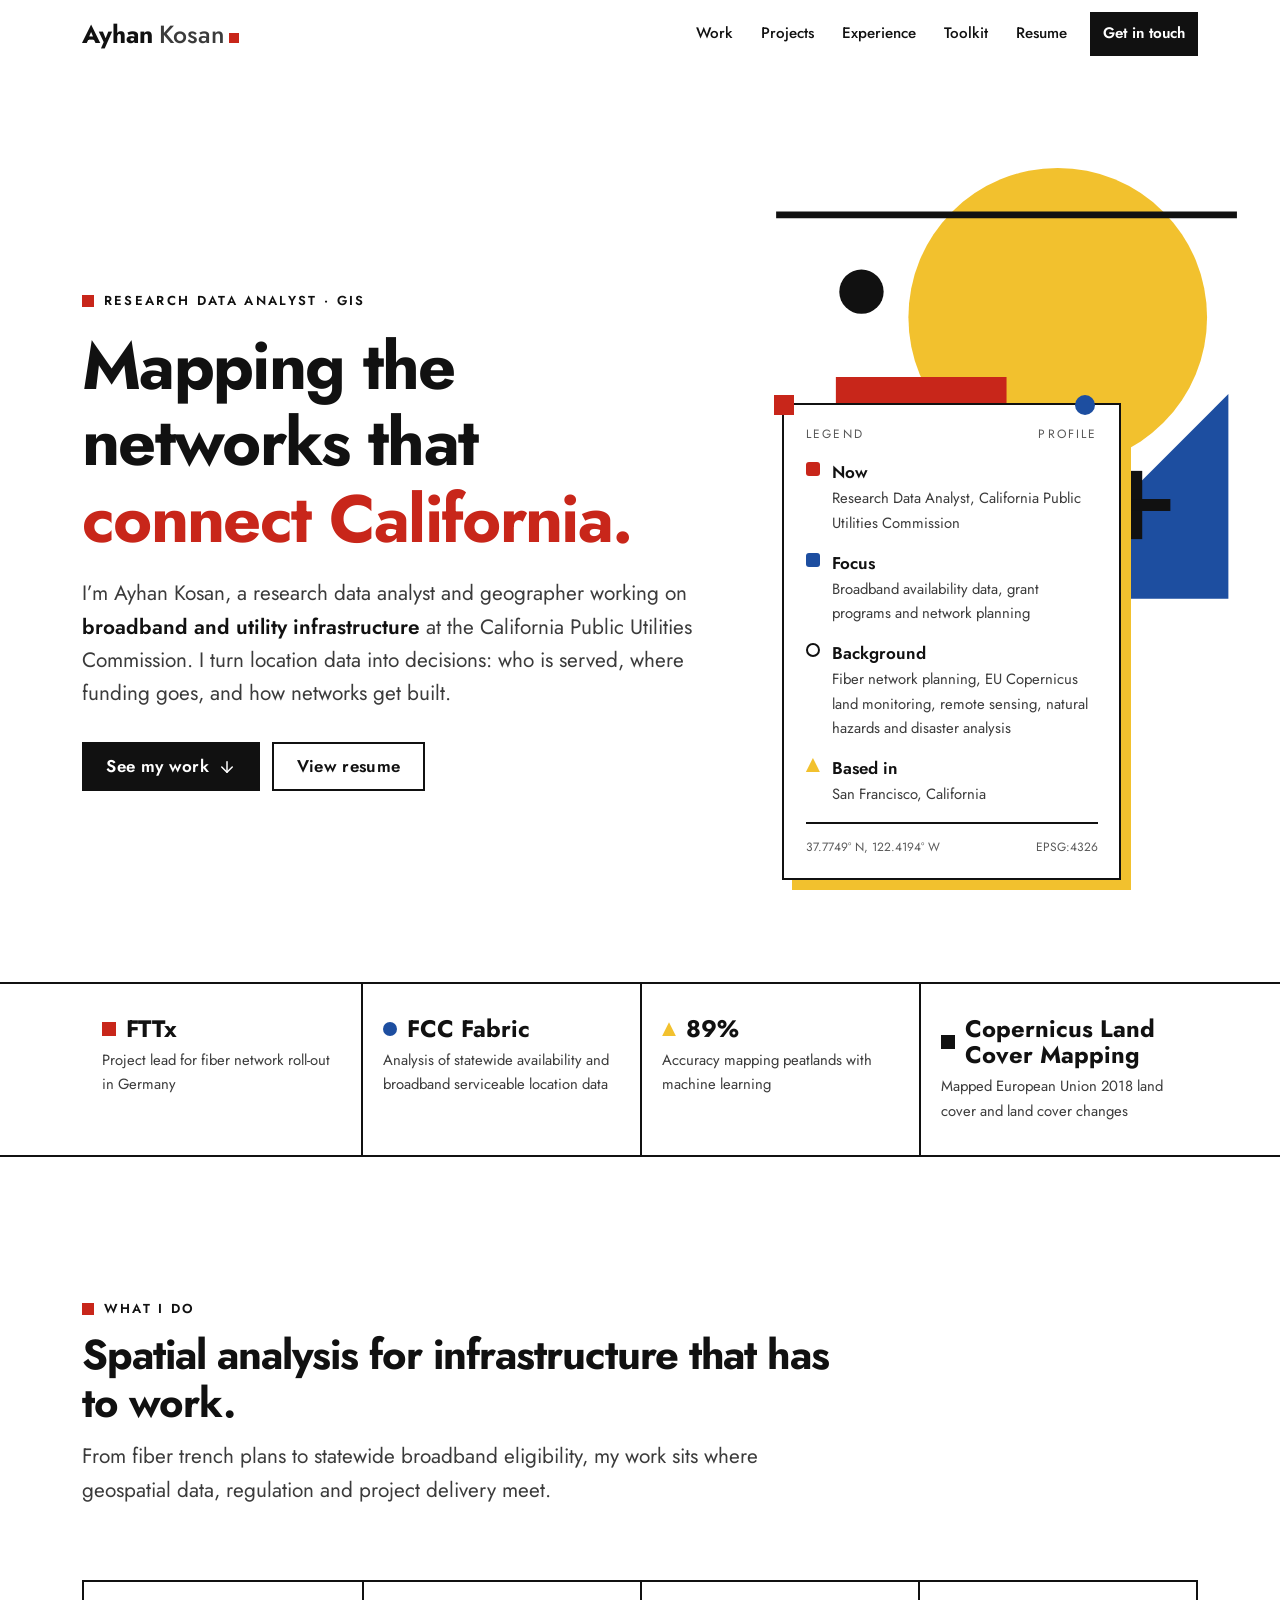
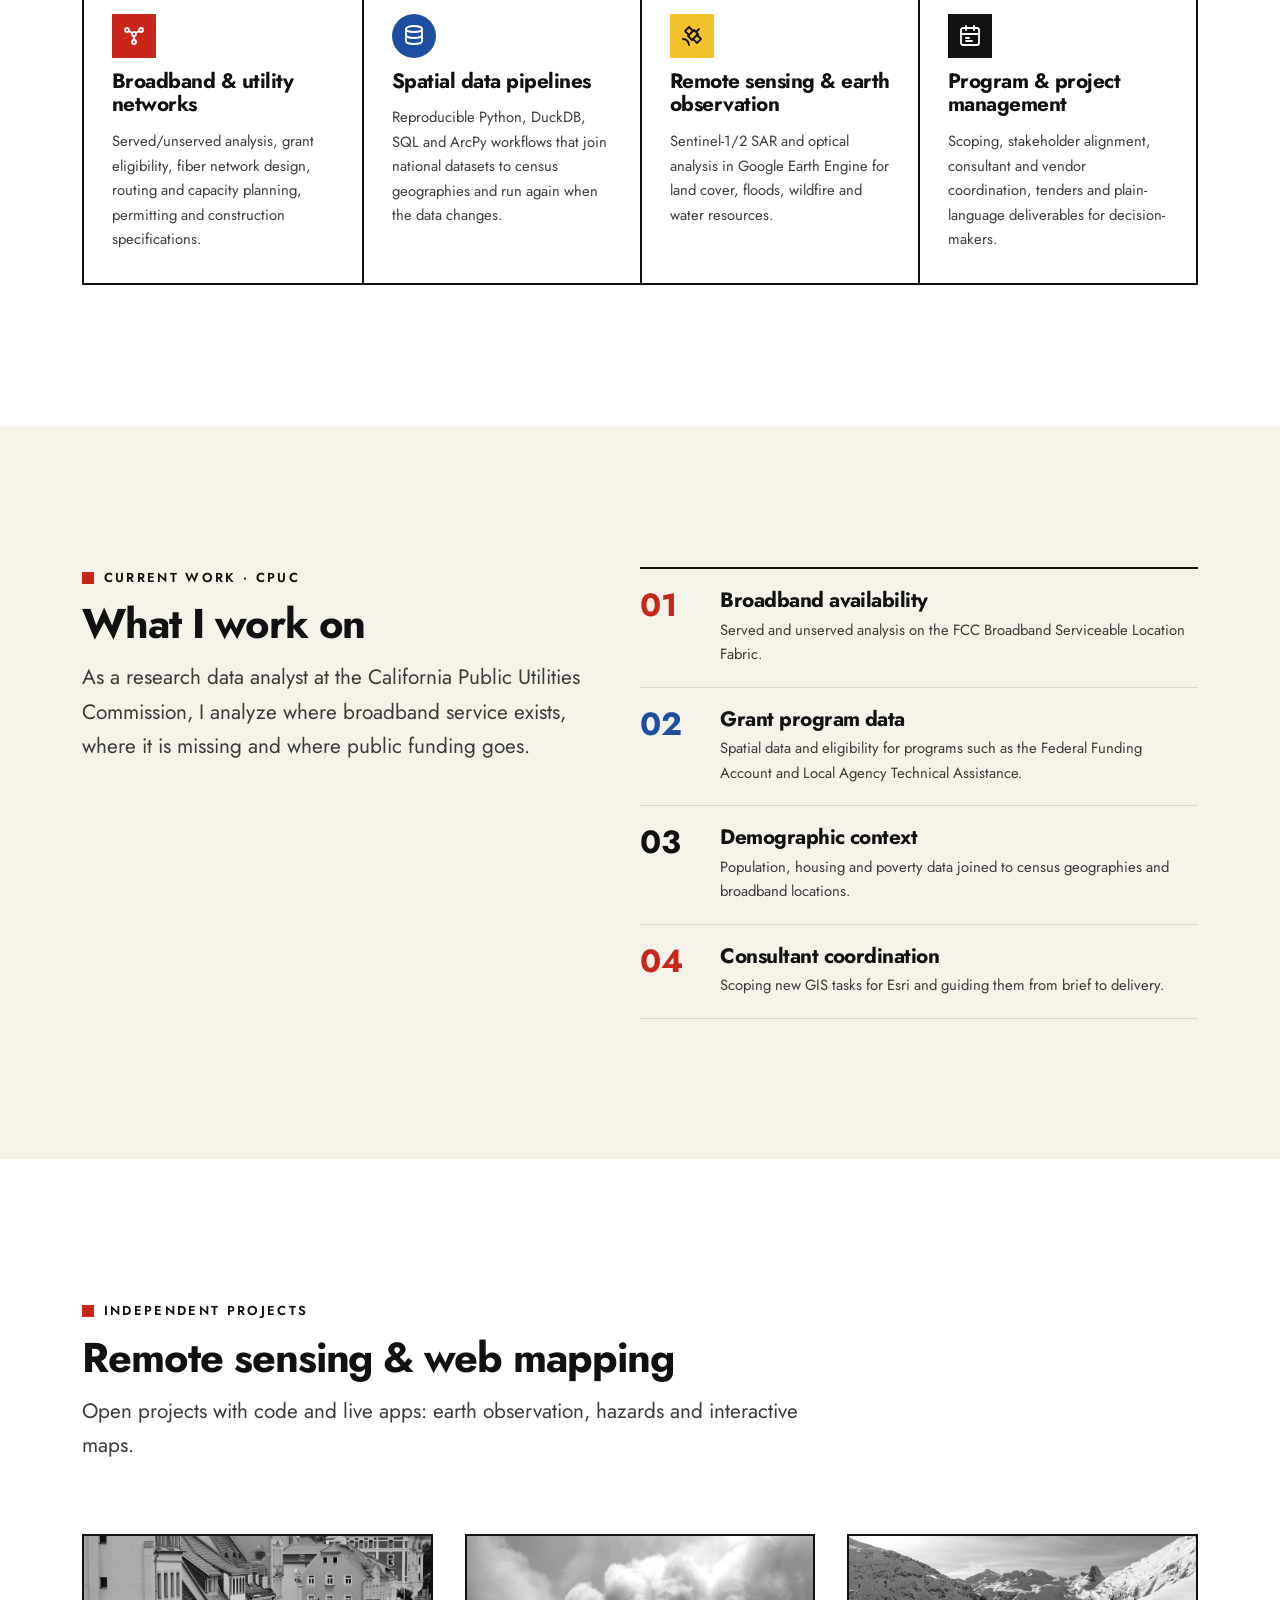
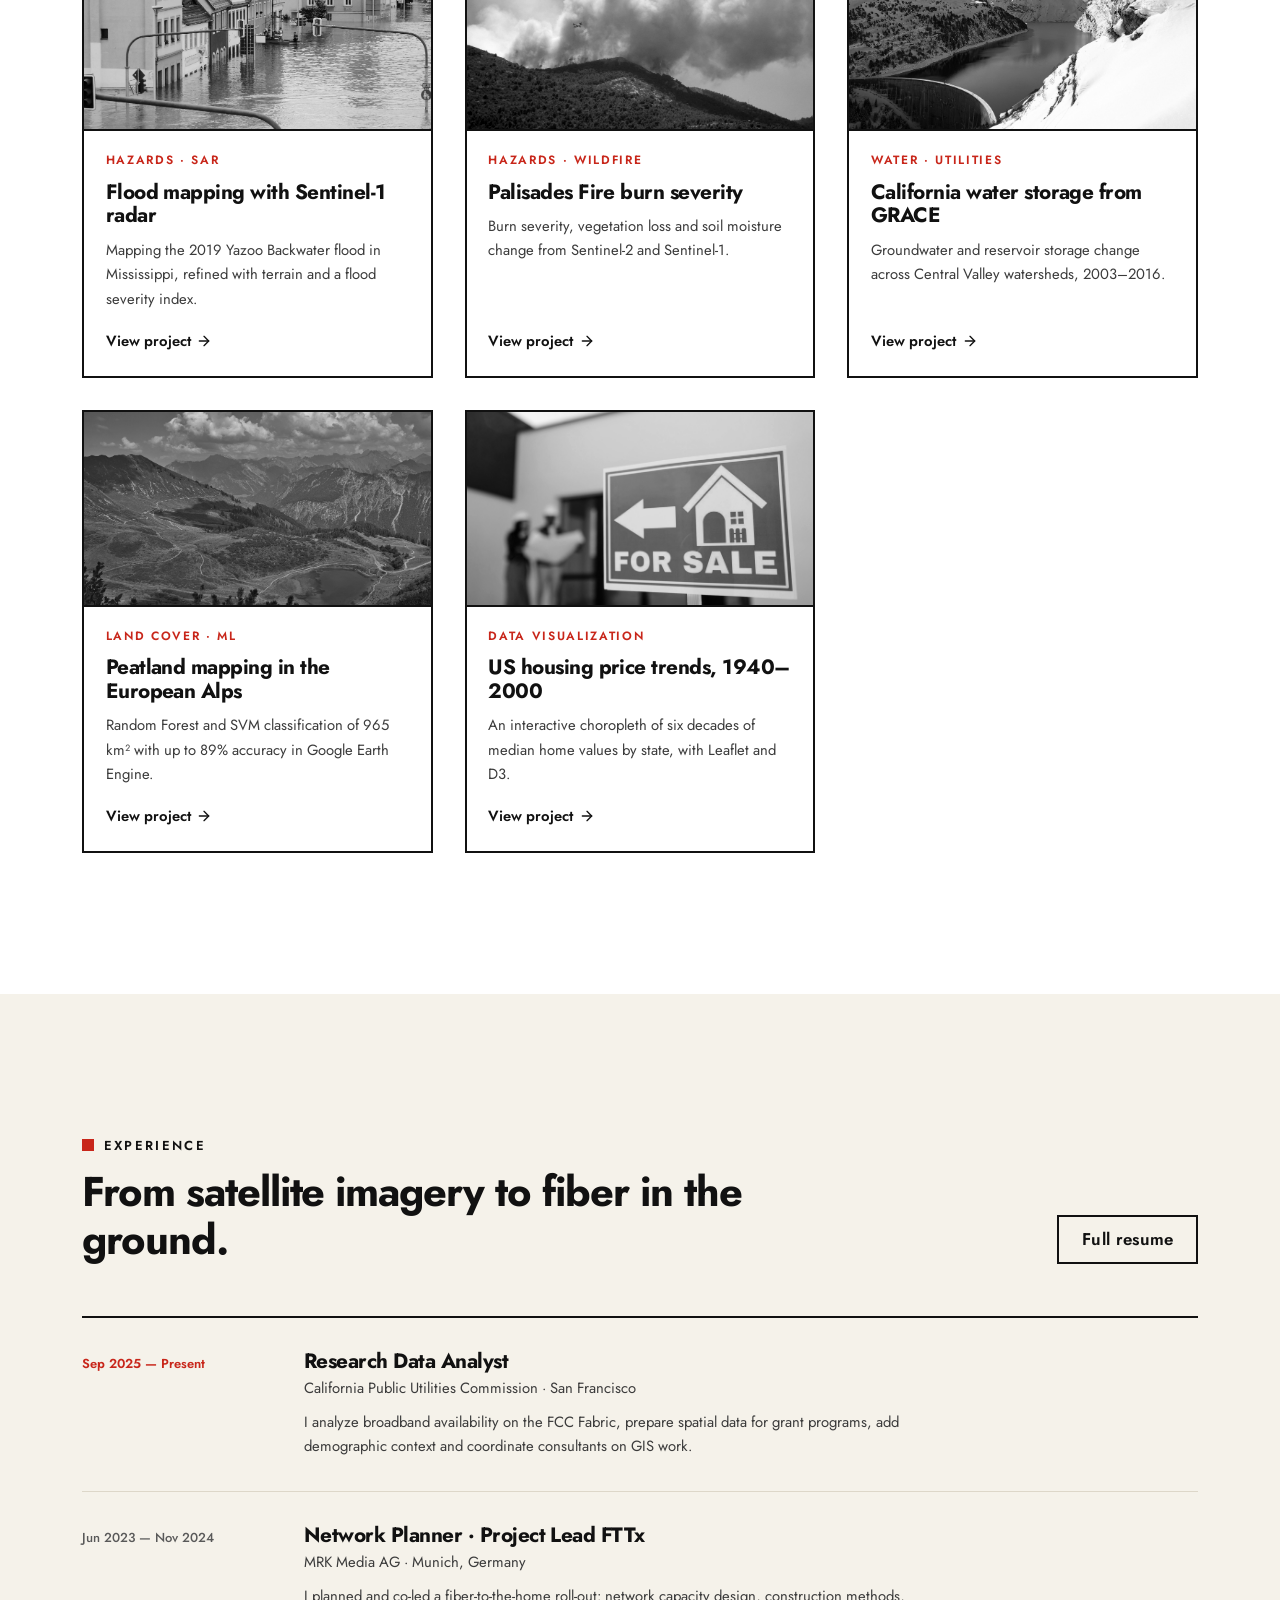
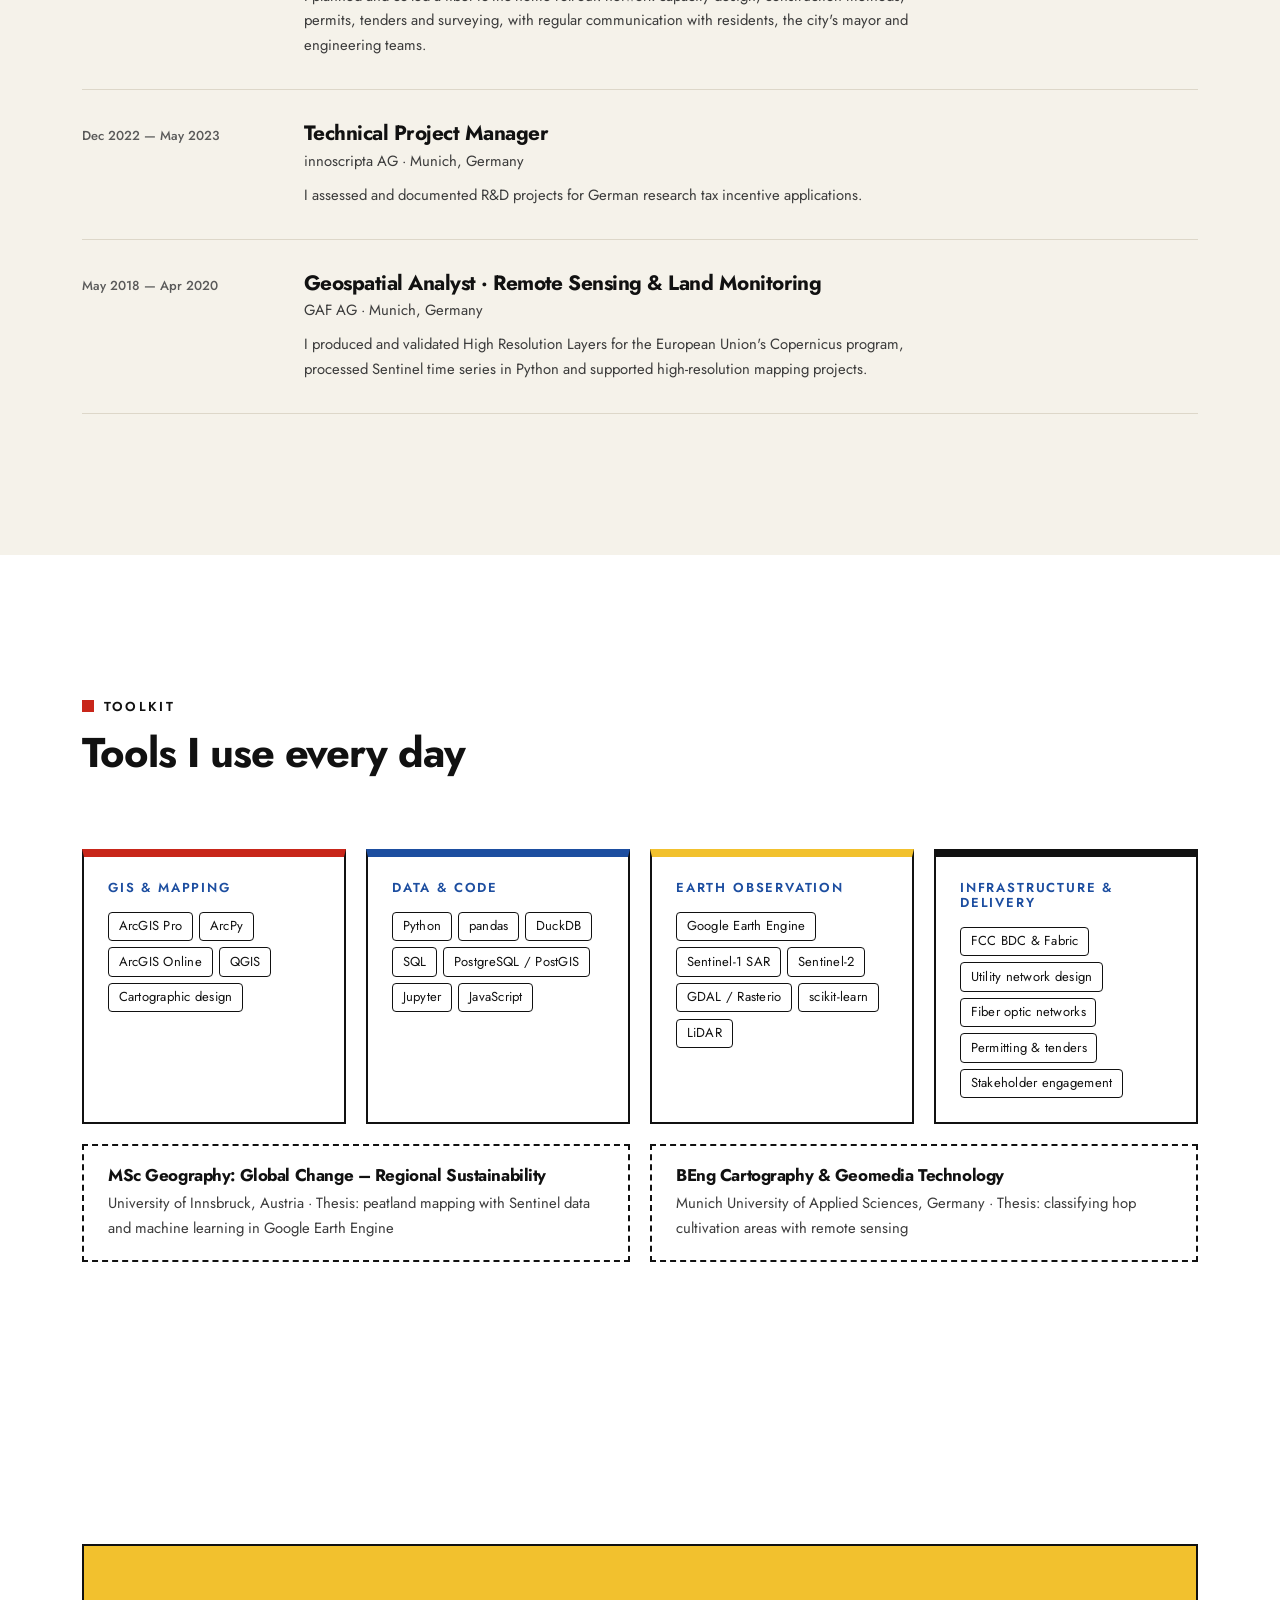
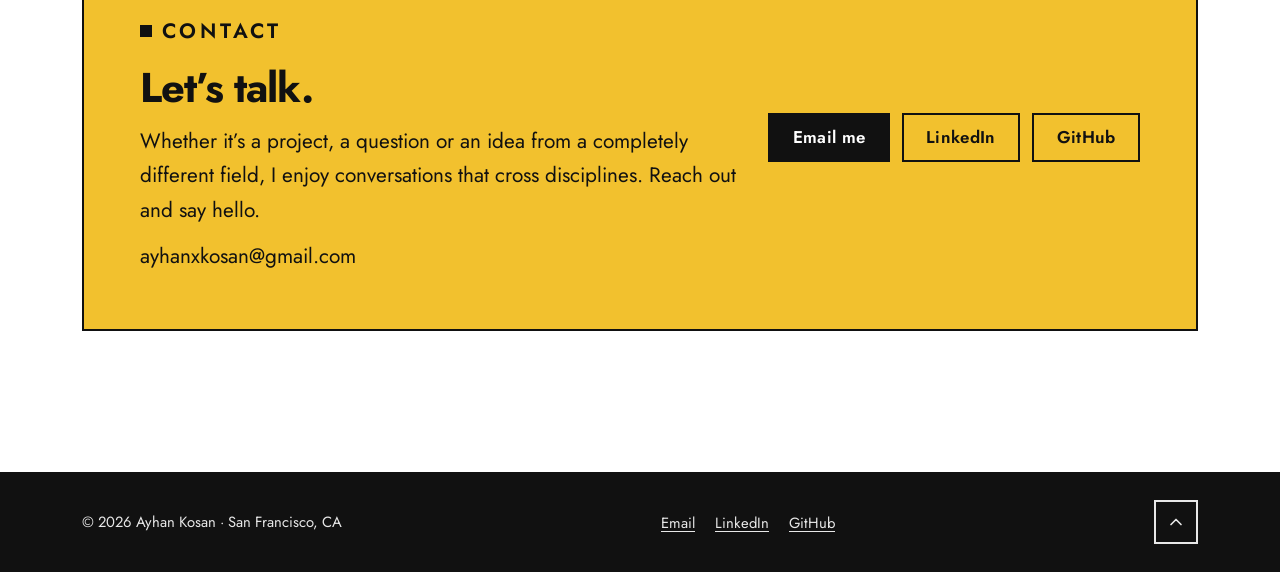
==== index.html @ c2190ec3 "update" ====
<!DOCTYPE html>
<html lang="en">
<head>
  <meta charset="UTF-8">
  <meta name="viewport" content="width=device-width, initial-scale=1">
  <title>Ayhan Kosan — Research Data Analyst, Broadband and Utility Infrastructure</title>
  <meta name="description" content="Ayhan Kosan is a San Francisco-based research data analyst working on broadband and utility infrastructure at the California Public Utilities Commission.">
  <meta name="theme-color" content="#ffffff">
  <meta property="og:title" content="Ayhan Kosan — Research Data Analyst, Broadband &amp; Utility Infrastructure">
  <meta property="og:description" content="GIS, broadband data and network planning for utility infrastructure in California.">
  <meta property="og:type" content="website">
  <link rel="preconnect" href="https://fonts.googleapis.com">
  <link rel="preconnect" href="https://fonts.gstatic.com" crossorigin>
  <link rel="stylesheet" href="https://fonts.googleapis.com/css2?family=Inter:wght@400;500;600;700&amp;family=Jost:wght@400;500;600;700&amp;display=swap">
  <link rel="stylesheet" href="style.css">
  <link rel="stylesheet" href="theme-bauhaus.css">
  <script>document.documentElement.classList.add('js');</script>
  <script src="site.js" defer></script>
</head>
<body id="top">
  <a class="skip-link" href="#main">Skip to main content</a>

  <header class="site-header">
    <nav class="container nav-bar" aria-label="Main">
      <a class="site-logo" href="index.html"><span class="logo-first">Ayhan</span><span class="logo-last">Kosan</span></a>
      <button class="nav-toggle" type="button" aria-expanded="false" aria-controls="primary-menu" aria-label="Menu">
        <span class="nav-toggle-bars" aria-hidden="true"></span>
      </button>
      <ul class="nav-menu" id="primary-menu">
        <li><a href="#work">Work</a></li>
        <li><a href="#projects">Projects</a></li>
        <li><a href="#experience">Experience</a></li>
        <li><a href="#toolkit">Toolkit</a></li>
        <li><a href="resume.html">Resume</a></li>
        <li class="nav-cta"><a href="#contact">Get in touch</a></li>
      </ul>
    </nav>
  </header>

  <main id="main" tabindex="-1">

    <!-- Hero -->
    <section class="hero" aria-labelledby="hero-title">
      <svg class="hero-map" viewBox="0 0 1200 720" preserveAspectRatio="xMidYMid slice" aria-hidden="true" focusable="false"><path class="contour" d="M988,250 L989,256 L988,261 L984,267 L979,271 L973,274 L967,277 L961,280 L956,283 L950,286 L944,287 L937,289 L930,289 L923,288 L917,287 L910,286 L903,285 L896,283 L889,280 L883,277 L879,272 L877,266 L877,261 L878,255 L880,250 L882,245 L883,241 L884,236 L885,231 L887,226 L891,221 L896,217 L902,214 L909,212 L916,210 L923,209 L930,209 L937,209 L944,210 L951,212 L957,215 L962,220 L965,224 L969,228 L972,232 L976,236 L981,240 L985,245Z"/><path class="contour" d="M1048,250 L1050,262 L1047,273 L1039,283 L1028,292 L1015,298 L1002,303 L990,308 L980,314 L969,319 L957,324 L944,328 L930,329 L916,328 L902,327 L889,324 L875,320 L861,316 L848,311 L836,303 L828,294 L823,283 L824,271 L827,260 L832,250 L836,241 L839,232 L840,222 L840,212 L843,201 L849,190 L859,181 L872,175 L886,171 L901,170 L916,169 L930,169 L944,170 L958,172 L971,176 L983,182 L993,189 L1001,198 L1008,206 L1015,214 L1023,221 L1032,230 L1041,239Z"/><path class="contour" d="M1109,250 L1113,268 L1108,285 L1095,301 L1076,313 L1055,321 L1035,328 L1017,334 L1002,342 L987,351 L970,360 L951,367 L930,372 L908,372 L887,369 L867,363 L847,357 L827,349 L808,340 L791,329 L778,315 L772,299 L772,281 L777,265 L785,250 L791,236 L795,223 L796,209 L796,193 L798,175 L806,158 L820,144 L840,134 L863,129 L886,128 L909,129 L930,132 L951,134 L971,137 L991,142 L1009,149 L1024,159 L1037,171 L1048,183 L1059,195 L1071,207 L1085,219 L1099,234Z"/><path class="contour" d="M1169,250 L1174,274 L1168,297 L1150,318 L1124,333 L1095,344 L1066,351 L1042,359 L1022,369 L1004,381 L983,396 L958,409 L930,417 L900,419 L871,414 L843,406 L817,394 L793,382 L770,368 L749,353 L733,334 L723,313 L722,291 L728,270 L737,250 L746,232 L751,214 L751,195 L750,173 L752,149 L761,125 L780,105 L806,91 L838,86 L871,87 L902,91 L930,97 L956,101 L982,105 L1008,110 L1033,117 L1056,128 L1076,142 L1092,158 L1107,174 L1122,191 L1139,208 L1156,228Z"/><path class="contour" d="M1228,250 L1234,280 L1226,309 L1204,334 L1171,353 L1133,365 L1097,374 L1067,382 L1042,394 L1020,411 L996,432 L966,451 L930,465 L891,469 L853,464 L818,450 L788,433 L760,414 L735,394 L711,374 L692,352 L678,327 L674,301 L678,275 L688,250 L698,227 L704,205 L705,181 L703,153 L704,122 L715,91 L738,64 L772,47 L813,42 L856,45 L895,55 L930,65 L962,73 L992,77 L1025,81 L1058,86 L1089,96 L1117,112 L1140,131 L1159,152 L1177,174 L1196,197 L1214,222Z"/><path class="contour" d="M1283,250 L1288,285 L1278,319 L1253,349 L1215,372 L1170,387 L1127,396 L1091,405 L1062,420 L1037,441 L1009,468 L974,496 L930,516 L881,523 L834,516 L792,497 L757,472 L729,444 L704,418 L679,393 L656,367 L638,340 L628,310 L628,279 L635,250 L645,222 L652,195 L654,165 L654,132 L656,94 L669,57 L696,25 L738,4 L789,-2 L841,5 L889,20 L930,36 L966,47 L1001,52 L1040,54 L1081,56 L1123,63 L1162,78 L1193,100 L1218,127 L1237,156 L1254,186 L1270,217Z"/><path class="contour" d="M1333,250 L1334,289 L1324,328 L1298,363 L1257,390 L1208,408 L1159,420 L1117,431 L1084,447 L1055,473 L1023,507 L982,541 L930,568 L872,579 L814,571 L765,545 L727,510 L699,473 L676,438 L653,408 L627,379 L603,350 L584,319 L576,285 L577,250 L585,216 L594,183 L599,148 L602,110 L608,67 L624,24 L657,-14 L706,-38 L765,-44 L827,-34 L883,-14 L930,8 L970,24 L1010,30 L1054,28 L1105,25 L1159,29 L1211,42 L1252,67 L1282,99 L1301,136 L1315,174 L1325,211Z"/><path class="contour" d="M1376,250 L1373,293 L1361,336 L1336,375 L1296,407 L1246,430 L1194,445 L1147,459 L1108,479 L1074,508 L1037,547 L990,588 L930,621 L862,635 L794,625 L738,594 L697,548 L671,500 L652,456 L631,420 L604,389 L572,360 L542,327 L520,290 L512,250 L516,210 L526,170 L538,130 L548,87 L561,40 L583,-7 L621,-48 L676,-76 L744,-83 L814,-71 L877,-46 L930,-19 L974,1 L1018,7 L1068,2 L1129,-6 L1197,-8 L1263,3 L1317,30 L1352,69 L1370,115 L1376,161 L1377,206Z"/><path class="contour" d="M1412,250 L1401,296 L1389,341 L1368,384 L1333,422 L1286,452 L1233,475 L1182,493 L1137,516 L1097,548 L1053,590 L999,636 L930,673 L852,689 L775,678 L712,640 L669,585 L645,525 L631,472 L614,430 L585,398 L544,368 L499,336 L461,296 L440,250 L437,202 L450,155 L470,109 L491,62 L515,14 L546,-34 L590,-78 L651,-108 L725,-117 L801,-105 L872,-78 L930,-47 L979,-24 L1027,-17 L1084,-25 L1155,-39 L1237,-46 L1318,-38 L1385,-8 L1427,38 L1442,93 L1438,149 L1425,202Z"/><path class="contour" d="M1440,250 L1420,298 L1407,345 L1393,392 L1368,437 L1329,477 L1279,508 L1224,534 L1172,560 L1122,593 L1070,636 L1007,682 L930,721 L843,739 L758,726 L688,683 L642,619 L621,549 L611,486 L598,439 L567,405 L517,377 L456,344 L398,302 L360,250 L350,193 L364,138 L395,86 L433,37 L472,-10 L515,-58 L567,-101 L632,-133 L709,-146 L790,-137 L866,-111 L930,-79 L984,-54 L1037,-46 L1101,-56 L1182,-74 L1278,-86 L1375,-79 L1454,-48 L1503,5 L1515,71 L1499,137 L1469,197Z"/><path class="contour" d="M343,560 L343,564 L342,568 L339,572 L335,575 L331,578 L326,579 L322,581 L318,583 L314,586 L310,588 L305,590 L300,592 L294,592 L289,592 L283,590 L279,587 L275,584 L272,581 L268,578 L266,575 L263,571 L262,568 L261,564 L262,560 L262,556 L263,553 L264,549 L265,545 L267,541 L269,537 L273,534 L278,531 L283,530 L289,530 L295,531 L300,532 L305,533 L310,534 L314,534 L319,535 L324,536 L329,539 L333,541 L336,545 L338,548 L340,552 L342,556Z"/><path class="contour" d="M384,560 L384,568 L382,576 L377,584 L370,590 L361,595 L352,599 L344,602 L336,606 L328,611 L320,616 L311,621 L300,625 L288,626 L277,625 L266,620 L258,614 L251,608 L245,601 L239,595 L234,588 L228,582 L224,575 L222,568 L222,560 L223,553 L225,545 L227,538 L230,530 L233,522 L238,514 L245,507 L255,502 L266,500 L278,500 L290,502 L300,505 L309,507 L319,509 L328,510 L339,510 L349,512 L359,516 L368,522 L374,528 L378,536 L381,544 L383,552Z"/><path class="contour" d="M423,560 L422,572 L419,584 L413,595 L404,604 L392,612 L379,618 L366,624 L354,630 L343,637 L331,645 L317,653 L300,659 L282,662 L264,659 L249,652 L236,642 L227,630 L219,620 L212,610 L204,601 L196,592 L188,582 L183,571 L180,560 L181,548 L184,537 L188,526 L193,514 L199,503 L207,491 L218,481 L233,474 L250,470 L268,471 L285,475 L300,479 L314,483 L327,485 L342,486 L358,486 L375,488 L391,492 L405,500 L414,511 L420,523 L423,536 L424,548Z"/><path class="contour" d="M460,560 L457,575 L453,590 L446,605 L436,618 L422,629 L406,639 L390,646 L374,654 L358,664 L341,675 L322,685 L300,694 L276,697 L252,694 L231,684 L215,669 L204,653 L196,637 L187,624 L177,613 L165,601 L152,589 L142,575 L136,560 L136,544 L140,528 L147,513 L155,498 L165,483 L177,469 L192,456 L212,447 L234,442 L258,443 L280,448 L300,454 L318,459 L336,462 L355,462 L377,461 L401,462 L425,467 L444,478 L458,493 L464,510 L465,527 L463,544Z"/><path class="contour" d="M494,560 L488,578 L483,596 L477,614 L467,632 L453,647 L435,660 L415,671 L395,682 L374,693 L353,705 L328,718 L300,728 L269,732 L239,728 L214,715 L194,695 L182,674 L173,654 L165,637 L152,623 L136,610 L117,596 L100,580 L89,560 L86,539 L91,519 L103,499 L117,482 L132,465 L149,448 L169,433 L192,422 L219,416 L248,415 L275,421 L300,428 L322,435 L344,438 L369,437 L397,436 L429,436 L460,442 L486,454 L503,473 L510,496 L508,519 L501,540Z"/><path class="contour" d="M524,560 L514,581 L508,601 L504,623 L498,645 L486,666 L467,684 L444,699 L418,712 L392,724 L364,737 L334,750 L300,761 L264,765 L228,760 L197,744 L175,721 L161,695 L152,670 L143,649 L128,633 L107,619 L81,604 L55,584 L38,560 L32,534 L39,508 L55,485 L77,465 L100,446 L124,429 L148,414 L175,400 L206,392 L238,389 L270,393 L300,401 L327,408 L354,412 L383,412 L418,409 L456,409 L495,415 L528,430 L549,453 L556,482 L550,510 L537,537Z"/><path class="contour" d="M551,560 L537,583 L531,606 L530,630 L528,658 L520,685 L502,710 L476,730 L445,746 L411,759 L376,770 L339,782 L300,791 L258,794 L217,788 L182,771 L156,745 L140,715 L130,686 L120,662 L104,644 L77,628 L43,611 L9,588 L-16,560 L-25,528 L-17,497 L6,470 L37,448 L70,429 L101,413 L131,397 L161,382 L194,371 L229,365 L265,365 L300,371 L332,378 L364,383 L399,383 L439,381 L485,382 L531,389 L570,407 L595,434 L601,468 L591,502 L572,534Z"/><path class="contour" d="M577,560 L558,585 L551,610 L554,638 L558,670 L556,705 L541,738 L512,765 L474,784 L432,796 L389,805 L345,812 L300,818 L254,819 L209,812 L169,795 L138,768 L118,735 L106,703 L95,676 L76,656 L45,638 L5,619 L-38,593 L-71,560 L-85,522 L-75,486 L-45,454 L-3,430 L42,413 L82,399 L118,384 L150,368 L184,353 L221,341 L260,336 L300,338 L339,343 L376,349 L417,352 L462,352 L513,355 L565,364 L609,384 L637,416 L644,454 L631,494 L604,530Z"/><path class="contour" d="M602,560 L579,587 L571,614 L578,645 L590,684 L594,727 L582,769 L551,803 L507,825 L454,836 L401,840 L350,840 L300,840 L251,839 L202,831 L157,815 L122,789 L97,756 L80,723 L66,693 L44,669 L10,649 L-37,627 L-87,598 L-127,560 L-144,517 L-133,474 L-95,439 L-42,414 L15,398 L66,387 L108,374 L142,357 L175,337 L213,318 L255,305 L300,300 L346,303 L391,310 L436,316 L486,321 L540,328 L596,341 L644,364 L676,399 L683,442 L667,487 L636,527Z"/><path class="contour" d="M629,560 L602,589 L595,618 L605,654 L623,698 L634,750 L625,801 L593,843 L541,869 L478,878 L414,875 L354,867 L300,858 L248,852 L197,844 L149,831 L106,809 L74,778 L50,745 L31,713 L6,686 L-31,662 L-81,636 L-136,602 L-181,560 L-201,511 L-188,463 L-143,424 L-79,398 L-9,384 L52,377 L100,367 L136,349 L168,324 L204,295 L249,272 L300,258 L354,257 L407,265 L459,276 L511,289 L567,302 L623,321 L673,348 L707,386 L717,432 L701,480 L667,524Z"/><path class="edge" d="M980,240 Q903,181 840,150"/><path class="edge edge-main" d="M980,240 Q1036,283 1080,360"/><path class="edge edge-main" d="M980,240 Q871,265 760,300"/><path class="edge" d="M980,240 Q1047,245 1150,250"/><path class="edge" d="M840,150 Q961,137 1120,130"/><path class="edge" d="M840,150 Q723,159 640,200"/><path class="edge" d="M1120,130 Q1132,203 1150,250"/><path class="edge edge-main" d="M1080,360 Q1110,429 1170,520"/><path class="edge" d="M1080,360 Q995,408 900,420"/><path class="edge" d="M900,420 Q833,356 760,300"/><path class="edge" d="M900,420 Q819,427 700,470"/><path class="edge" d="M900,420 Q969,482 1010,560"/><path class="edge edge-main" d="M760,300 Q686,235 640,200"/><path class="edge edge-main" d="M760,300 Q652,353 560,380"/><path class="edge edge-main" d="M640,200 Q542,228 470,250"/><path class="edge" d="M700,470 Q636,420 560,380"/><path class="edge" d="M700,470 Q762,523 820,610"/><path class="edge edge-main" d="M560,380 Q472,413 420,470"/><path class="edge" d="M1010,560 Q1097,537 1170,520"/><path class="edge" d="M1010,560 Q908,588 820,610"/><path class="edge" d="M470,250 Q443,352 420,470"/><path class="edge" d="M1150,250 Q1127,313 1080,360"/><circle class="pulse" cx="980" cy="240" r="14"/><circle class="pulse delay" cx="980" cy="240" r="14"/><circle class="hub" cx="980" cy="240" r="7"/><circle class="node" cx="840" cy="150" r="4.5"/><circle class="node" cx="1120" cy="130" r="4.5"/><circle class="node" cx="1080" cy="360" r="4.5"/><circle class="node" cx="900" cy="420" r="4.5"/><circle class="node" cx="760" cy="300" r="4.5"/><circle class="node" cx="640" cy="200" r="4.5"/><circle class="node" cx="700" cy="470" r="4.5"/><circle class="hub" cx="560" cy="380" r="5"/><circle class="node" cx="1010" cy="560" r="4.5"/><circle class="hub" cx="1170" cy="520" r="5"/><circle class="node" cx="820" cy="610" r="4.5"/><circle class="node" cx="470" cy="250" r="4.5"/><circle class="node" cx="420" cy="470" r="4.5"/><circle class="node" cx="1150" cy="250" r="4.5"/></svg>
      <svg class="hero-shapes" viewBox="0 0 600 600" aria-hidden="true" focusable="false"><circle class="s-yellow" cx="370" cy="230" r="175"/><rect class="s-red" x="110" y="300" width="200" height="200"/><polygon class="s-blue" points="330,560 570,560 570,320"/><line class="s-line" x1="40" y1="110" x2="580" y2="110"/><circle class="s-black" cx="140" cy="200" r="26"/><g class="s-spin"><rect class="s-black" x="455" y="410" width="14" height="80"/><rect class="s-black" x="422" y="443" width="80" height="14"/></g></svg>
      <div class="container hero-grid">
        <div>
          <p class="eyebrow">Research data analyst · GIS</p>
          <h1 id="hero-title">Mapping the networks that <span class="accent">connect California.</span></h1>
          <p class="hero-lead">I’m Ayhan Kosan, a research data analyst and geographer working on <strong>broadband and utility infrastructure</strong> at the California Public Utilities Commission. I turn location data into decisions: who is served, where funding goes, and how networks get built.</p>
          <div class="hero-actions">
            <a class="btn btn-primary" href="#work">
              See my work
              <svg aria-hidden="true" focusable="false" width="18" height="18" viewBox="0 0 24 24" fill="none" stroke="currentColor" stroke-width="2" stroke-linecap="round" stroke-linejoin="round"><line x1="12" y1="5" x2="12" y2="19"/><polyline points="19 12 12 19 5 12"/></svg>
            </a>
            <a class="btn btn-outline" href="resume.html">View resume</a>
          </div>
        </div>

        <aside class="hud" aria-label="Profile summary">
          <p class="hud-title"><span>Legend</span><span>Profile</span></p>
          <ul class="hud-list">
            <li><span class="swatch amber" aria-hidden="true"></span><span><strong>Now</strong>Research Data Analyst, California Public Utilities Commission</span></li>
            <li><span class="swatch cyan" aria-hidden="true"></span><span><strong>Focus</strong>Broadband availability data, grant programs and network planning</span></li>
            <li><span class="swatch line" aria-hidden="true"></span><span><strong>Background</strong>Fiber network planning, EU Copernicus land monitoring, remote sensing, natural hazards and disaster analysis</span></li>
            <li><span class="swatch green" aria-hidden="true"></span><span><strong>Based in</strong>San Francisco, California</span></li>
          </ul>
          <p class="hud-coords"><span>37.7749° N, 122.4194° W</span><span>EPSG:4326</span></p>
        </aside>
      </div>
    </section>

    <!-- Key figures -->
    <section class="stats" aria-label="Highlights">
      <div class="container">
        <ul class="stats-list">
          <li><span class="stat-value">FTTx</span><span class="stat-label">Project lead for fiber network roll-out in Germany</span></li>
          <li><span class="stat-value">FCC Fabric</span><span class="stat-label">Analysis of statewide availability and broadband serviceable location data</span></li>
          <li><span class="stat-value">89%</span><span class="stat-label">Accuracy mapping peatlands with machine learning</span></li>
          <li><span class="stat-value">Copernicus Land Cover Mapping</span><span class="stat-label">Mapped European Union 2018 land cover and land cover changes</span></li>
        </ul>
      </div>
    </section>

    <!-- Capabilities -->
    <section class="section" aria-labelledby="capabilities-title">
      <div class="container">
        <div class="section-header">
          <p class="eyebrow">What I do</p>
          <h2 id="capabilities-title" class="section-title">Spatial analysis for infrastructure that has to work.</h2>
          <p class="section-lead">From fiber trench plans to statewide broadband eligibility, my work sits where geospatial data, regulation and project delivery meet.</p>
        </div>
        <ul class="capability-grid">
          <li class="capability">
            <span class="capability-icon" aria-hidden="true"><svg viewBox="0 0 24 24" fill="none" stroke="currentColor" stroke-width="1.8" stroke-linecap="round" stroke-linejoin="round"><circle cx="5" cy="6" r="2"/><circle cx="19" cy="6" r="2"/><circle cx="12" cy="18" r="2"/><circle cx="12" cy="10" r="2"/><path d="M6.7 7l3.6 2M17.3 7l-3.6 2M12 12v4"/></svg></span>
            <h3>Broadband &amp; utility networks</h3>
            <p>Served/unserved analysis, grant eligibility, fiber network design, routing and capacity planning, permitting and construction specifications.</p>
          </li>
          <li class="capability">
            <span class="capability-icon" aria-hidden="true"><svg viewBox="0 0 24 24" fill="none" stroke="currentColor" stroke-width="1.8" stroke-linecap="round" stroke-linejoin="round"><ellipse cx="12" cy="5" rx="8" ry="3"/><path d="M4 5v6c0 1.7 3.6 3 8 3s8-1.3 8-3V5"/><path d="M4 11v6c0 1.7 3.6 3 8 3s8-1.3 8-3v-6"/></svg></span>
            <h3>Spatial data pipelines</h3>
            <p>Reproducible Python, DuckDB, SQL and ArcPy workflows that join national datasets to census geographies and run again when the data changes.</p>
          </li>
          <li class="capability">
            <span class="capability-icon" aria-hidden="true"><svg viewBox="0 0 24 24" fill="none" stroke="currentColor" stroke-width="1.8" stroke-linecap="round" stroke-linejoin="round"><path d="M13 7 9 3 5 7l4 4"/><path d="m17 11 4 4-4 4-4-4"/><path d="m8 12 4 4 6-6-4-4Z"/><path d="m16 8 3-3"/><path d="M9 21a6 6 0 0 0-6-6"/></svg></span>
            <h3>Remote sensing &amp; earth observation</h3>
            <p>Sentinel-1/2 SAR and optical analysis in Google Earth Engine for land cover, floods, wildfire and water resources.</p>
          </li>
          <li class="capability">
            <span class="capability-icon" aria-hidden="true"><svg viewBox="0 0 24 24" fill="none" stroke="currentColor" stroke-width="1.8" stroke-linecap="round" stroke-linejoin="round"><rect x="3" y="4" width="18" height="17" rx="2"/><path d="M8 2v4M16 2v4M3 10h18M8 14h3M8 17h6"/></svg></span>
            <h3>Program &amp; project management</h3>
            <p>Scoping, stakeholder alignment, consultant and vendor coordination, tenders and plain-language deliverables for decision-makers.</p>
          </li>
        </ul>
      </div>
    </section>

    <!-- Current work -->
    <section id="work" class="section section-raised" aria-labelledby="work-title">
      <div class="container work-grid">
        <div class="section-header">
          <p class="eyebrow">Current work · CPUC</p>
          <h2 id="work-title" class="section-title">What I work on</h2>
          <p class="section-lead">As a research data analyst at the California Public Utilities Commission, I analyze where broadband service exists, where it is missing and where public funding goes.</p>
        </div>
        <ul class="focus-list">
          <li>
            <span class="focus-index" aria-hidden="true">01</span>
            <div><h3>Broadband availability</h3><p>Served and unserved analysis on the FCC Broadband Serviceable Location Fabric.</p></div>
          </li>
          <li>
            <span class="focus-index" aria-hidden="true">02</span>
            <div><h3>Grant program data</h3><p>Spatial data and eligibility for programs such as the Federal Funding Account and Local Agency Technical Assistance.</p></div>
          </li>
          <li>
            <span class="focus-index" aria-hidden="true">03</span>
            <div><h3>Demographic context</h3><p>Population, housing and poverty data joined to census geographies and broadband locations.</p></div>
          </li>
          <li>
            <span class="focus-index" aria-hidden="true">04</span>
            <div><h3>Consultant coordination</h3><p>Scoping new GIS tasks for Esri and guiding them from brief to delivery.</p></div>
          </li>
        </ul>
      </div>
    </section>

    <!-- Projects -->
    <section id="projects" class="section" aria-labelledby="projects-title">
      <div class="container">
        <div class="section-header">
          <p class="eyebrow">Independent projects</p>
          <h2 id="projects-title" class="section-title">Remote sensing &amp; web mapping</h2>
          <p class="section-lead">Open projects with code and live apps: earth observation, hazards and interactive maps.</p>
        </div>

        <ul class="project-grid">
          <li class="project-card">
            <div class="project-card-media"><img src="img/flood.jpg" alt="" loading="lazy" width="640" height="360"></div>
            <div class="project-card-body">
              <p class="project-card-kicker">Hazards · SAR</p>
              <h3 class="project-card-title"><a href="flood.html">Flood mapping with Sentinel-1 radar</a></h3>
              <p class="project-card-text">Mapping the 2019 Yazoo Backwater flood in Mississippi, refined with terrain and a flood severity index.</p>
              <span class="project-card-cta" aria-hidden="true">View project <svg width="16" height="16" viewBox="0 0 24 24" fill="none" stroke="currentColor" stroke-width="2" stroke-linecap="round" stroke-linejoin="round"><line x1="5" y1="12" x2="19" y2="12"></line><polyline points="12 5 19 12 12 19"></polyline></svg></span>
            </div>
          </li>
          <li class="project-card">
            <div class="project-card-media"><img src="img/fire.jpg" alt="" loading="lazy" width="640" height="360"></div>
            <div class="project-card-body">
              <p class="project-card-kicker">Hazards · Wildfire</p>
              <h3 class="project-card-title"><a href="palisadesfires2.html">Palisades Fire burn severity</a></h3>
              <p class="project-card-text">Burn severity, vegetation loss and soil moisture change from Sentinel-2 and Sentinel-1.</p>
              <span class="project-card-cta" aria-hidden="true">View project <svg width="16" height="16" viewBox="0 0 24 24" fill="none" stroke="currentColor" stroke-width="2" stroke-linecap="round" stroke-linejoin="round"><line x1="5" y1="12" x2="19" y2="12"></line><polyline points="12 5 19 12 12 19"></polyline></svg></span>
            </div>
          </li>
          <li class="project-card">
            <div class="project-card-media"><img src="img/reservoir.jpg" alt="" loading="lazy" width="640" height="360"></div>
            <div class="project-card-body">
              <p class="project-card-kicker">Water · Utilities</p>
              <h3 class="project-card-title"><a href="grace.html">California water storage from GRACE</a></h3>
              <p class="project-card-text">Groundwater and reservoir storage change across Central Valley watersheds, 2003–2016.</p>
              <span class="project-card-cta" aria-hidden="true">View project <svg width="16" height="16" viewBox="0 0 24 24" fill="none" stroke="currentColor" stroke-width="2" stroke-linecap="round" stroke-linejoin="round"><line x1="5" y1="12" x2="19" y2="12"></line><polyline points="12 5 19 12 12 19"></polyline></svg></span>
            </div>
          </li>
          <li class="project-card">
            <div class="project-card-media"><img src="img/peat.jpg" alt="" loading="lazy" width="640" height="360"></div>
            <div class="project-card-body">
              <p class="project-card-kicker">Land cover · ML</p>
              <h3 class="project-card-title"><a href="portfolios.html">Peatland mapping in the European Alps</a></h3>
              <p class="project-card-text">Random Forest and SVM classification of 965 km² with up to 89% accuracy in Google Earth Engine.</p>
              <span class="project-card-cta" aria-hidden="true">View project <svg width="16" height="16" viewBox="0 0 24 24" fill="none" stroke="currentColor" stroke-width="2" stroke-linecap="round" stroke-linejoin="round"><line x1="5" y1="12" x2="19" y2="12"></line><polyline points="12 5 19 12 12 19"></polyline></svg></span>
            </div>
          </li>
          <li class="project-card">
            <div class="project-card-media"><img src="img/housesale.jpg" alt="" loading="lazy" width="640" height="360"></div>
            <div class="project-card-body">
              <p class="project-card-kicker">Data visualization</p>
              <h3 class="project-card-title"><a href="houseprice.html">US housing price trends, 1940–2000</a></h3>
              <p class="project-card-text">An interactive choropleth of six decades of median home values by state, with Leaflet and D3.</p>
              <span class="project-card-cta" aria-hidden="true">View project <svg width="16" height="16" viewBox="0 0 24 24" fill="none" stroke="currentColor" stroke-width="2" stroke-linecap="round" stroke-linejoin="round"><line x1="5" y1="12" x2="19" y2="12"></line><polyline points="12 5 19 12 12 19"></polyline></svg></span>
            </div>
          </li>
        </ul>
      </div>
    </section>

    <!-- Experience -->
    <section id="experience" class="section section-raised" aria-labelledby="experience-title">
      <div class="container">
        <div class="section-header-row">
          <div class="section-header">
            <p class="eyebrow">Experience</p>
            <h2 id="experience-title" class="section-title">From satellite imagery to fiber in the ground.</h2>
          </div>
          <a class="btn btn-outline" href="resume.html">Full resume</a>
        </div>

        <ol class="experience-list">
          <li class="experience-item is-current">
            <p class="experience-when">Sep 2025 — Present</p>
            <div>
              <h3 class="experience-role">Research Data Analyst</h3>
              <p class="experience-org">California Public Utilities Commission · San Francisco</p>
              <p class="experience-desc">I analyze broadband availability on the FCC Fabric, prepare spatial data for grant programs, add demographic context and coordinate consultants on GIS work.</p>
            </div>
          </li>
          <li class="experience-item">
            <p class="experience-when">Jun 2023 — Nov 2024</p>
            <div>
              <h3 class="experience-role">Network Planner · Project Lead FTTx</h3>
              <p class="experience-org">MRK Media AG · Munich, Germany</p>
              <p class="experience-desc">I planned and co-led a fiber-to-the-home roll-out: network capacity design, construction methods, permits, tenders and surveying, with regular communication with residents, the city's mayor and engineering teams.</p>
            </div>
          </li>
          <li class="experience-item">
            <p class="experience-when">Dec 2022 — May 2023</p>
            <div>
              <h3 class="experience-role">Technical Project Manager</h3>
              <p class="experience-org">innoscripta AG · Munich, Germany</p>
              <p class="experience-desc">I assessed and documented R&amp;D projects for German research tax incentive applications.</p>
            </div>
          </li>
          <li class="experience-item">
            <p class="experience-when">May 2018 — Apr 2020</p>
            <div>
              <h3 class="experience-role">Geospatial Analyst · Remote Sensing &amp; Land Monitoring</h3>
              <p class="experience-org">GAF AG · Munich, Germany</p>
              <p class="experience-desc">I produced and validated High Resolution Layers for the European Union's Copernicus program, processed Sentinel time series in Python and supported high-resolution mapping projects.</p>
            </div>
          </li>
        </ol>
      </div>
    </section>

    <!-- Toolkit -->
    <section id="toolkit" class="section" aria-labelledby="toolkit-title">
      <div class="container">
        <div class="section-header">
          <p class="eyebrow">Toolkit</p>
          <h2 id="toolkit-title" class="section-title">Tools I use every day</h2>
        </div>
        <div class="toolkit-grid">
          <div class="toolkit-group">
            <h3>GIS &amp; mapping</h3>
            <ul class="chips"><li>ArcGIS Pro</li><li>ArcPy</li><li>ArcGIS Online</li><li>QGIS</li><li>Cartographic design</li></ul>
          </div>
          <div class="toolkit-group">
            <h3>Data &amp; code</h3>
            <ul class="chips"><li>Python</li><li>pandas</li><li>DuckDB</li><li>SQL</li><li>PostgreSQL / PostGIS</li><li>Jupyter</li><li>JavaScript</li></ul>
          </div>
          <div class="toolkit-group">
            <h3>Earth observation</h3>
            <ul class="chips"><li>Google Earth Engine</li><li>Sentinel-1 SAR</li><li>Sentinel-2</li><li>GDAL / Rasterio</li><li>scikit-learn</li><li>LiDAR</li></ul>
          </div>
          <div class="toolkit-group">
            <h3>Infrastructure &amp; delivery</h3>
            <ul class="chips"><li>FCC BDC &amp; Fabric</li><li>Utility network design</li><li>Fiber optic networks</li><li>Permitting &amp; tenders</li><li>Stakeholder engagement</li></ul>
          </div>
        </div>

        <div class="education">
          <div class="education-item">
            <h3>MSc Geography: Global Change – Regional Sustainability</h3>
            <p>University of Innsbruck, Austria · Thesis: peatland mapping with Sentinel data and machine learning in Google Earth Engine</p>
          </div>
          <div class="education-item">
            <h3>BEng Cartography &amp; Geomedia Technology</h3>
            <p>Munich University of Applied Sciences, Germany · Thesis: classifying hop cultivation areas with remote sensing</p>
          </div>
        </div>
      </div>
    </section>

    <!-- Contact -->
    <section id="contact" class="section" aria-labelledby="contact-title">
      <div class="container">
        <div class="contact-band">
          <div>
            <p class="eyebrow">Contact</p>
            <h2 id="contact-title">Let’s talk.</h2>
            <p>Whether it’s a project, a question or an idea from a completely different field, I enjoy conversations that cross disciplines. Reach out and say hello.</p>
            <p class="contact-email">ayhanxkosan@gmail.com</p>
          </div>
          <ul class="contact-links">
            <li><a class="btn btn-primary" href="mailto:ayhanxkosan@gmail.com">Email me</a></li>
            <li><a class="btn btn-outline" href="https://linkedin.com/in/ayhan-kosan">LinkedIn</a></li>
            <li><a class="btn btn-outline" href="https://github.com/ayhankosan">GitHub</a></li>
          </ul>
        </div>
      </div>
    </section>
  </main>

  <footer class="site-footer">
    <div class="container">
      <p>&copy; <span data-current-year>2026</span> Ayhan Kosan · San Francisco, CA</p>
      <ul class="footer-links" aria-label="Contact">
        <li><a href="mailto:ayhanxkosan@gmail.com">Email</a></li>
        <li><a href="https://linkedin.com/in/ayhan-kosan">LinkedIn</a></li>
        <li><a href="https://github.com/ayhankosan">GitHub</a></li>
      </ul>
      <a href="#top" class="back-to-top" aria-label="Back to top">
        <svg aria-hidden="true" focusable="false" width="20" height="20" viewBox="0 0 24 24" fill="none" stroke="currentColor" stroke-width="2" stroke-linecap="round" stroke-linejoin="round"><path d="M18 15l-6-6-6 6"/></svg>
      </a>
    </div>
  </footer>
</body>
</html>
---- style.css ----
/* ==========================================================================
   Ayhan Kosan — portfolio
   "Map studio" theme: dark basemap surfaces, amber highlights, cyan network
   lines. Mobile-first, WCAG 2.1 AA: every text color meets 4.5:1 on the
   surface it is used on.
   ========================================================================== */

:root {
  /* Surfaces (dark basemap) */
  --bg: #0a1020;
  --bg-raised: #0f1729;
  --surface: #131d33;
  --surface-2: #18243f;
  --line: #24324f;
  --line-strong: #33466d;

  /* Text */
  --text: #e7edf7;          /* 15.9:1 on --bg */
  --text-muted: #a9b6cc;    /* 8.6:1 on --bg, 7.4:1 on --surface */
  --text-dim: #8696b2;      /* 5.9:1 on --bg, 5.1:1 on --surface */

  /* Accents */
  --amber: #f5b335;         /* 10.4:1 on --bg */
  --amber-strong: #ffc85a;
  --cyan: #4fd1e8;          /* 10.9:1 on --bg */
  --cyan-soft: rgba(79, 209, 232, 0.12);
  --amber-soft: rgba(245, 179, 53, 0.12);
  --green: #5ee0a0;

  /* Aliases kept for older page styles */
  --primary-color: var(--amber);
  --primary-hover: var(--amber-strong);
  --primary-soft: var(--amber-soft);
  --dark-color: var(--text);
  --text-color: var(--text);
  --secondary-color: var(--text-muted);
  --border-color: var(--line);
  --body-color: var(--bg);
  --light-color: var(--surface);
  --footer-bg: #070b16;
  --shadow: 0 10px 30px rgba(0, 0, 0, 0.35);
  --transition: 0.2s ease;

  /* Type */
  --font-sans: 'Inter', system-ui, -apple-system, 'Segoe UI', Roboto, Arial, sans-serif;
  --font-display: 'Space Grotesk', 'Inter', system-ui, sans-serif;
  --font-mono: 'JetBrains Mono', ui-monospace, SFMono-Regular, Menlo, Consolas, monospace;
  --step--1: clamp(0.875rem, 0.85rem + 0.1vw, 0.925rem);
  --step-0: clamp(1rem, 0.97rem + 0.15vw, 1.0625rem);
  --step-1: clamp(1.125rem, 1.07rem + 0.3vw, 1.3rem);
  --step-2: clamp(1.35rem, 1.2rem + 0.7vw, 1.8rem);
  --step-3: clamp(1.75rem, 1.4rem + 1.5vw, 2.6rem);
  --step-4: clamp(2.3rem, 1.6rem + 3.2vw, 4.25rem);

  /* Layout */
  --container: 1180px;
  --gutter: clamp(1rem, 0.6rem + 2vw, 2rem);
  --header-h: 68px;
  --radius-sm: 6px;
  --radius: 12px;
  --radius-lg: 18px;
}

/* --------------------------------------------------------------------------
   Base
   -------------------------------------------------------------------------- */
*, *::before, *::after { box-sizing: border-box; }
* { margin: 0; }

html {
  -webkit-text-size-adjust: 100%;
  text-size-adjust: 100%;
  scroll-padding-top: calc(var(--header-h) + 16px);
  color-scheme: dark;
}

@media (prefers-reduced-motion: no-preference) {
  html { scroll-behavior: smooth; }
}

body {
  font-family: var(--font-sans);
  font-size: var(--step-0);
  line-height: 1.65;
  color: var(--text);
  background-color: var(--bg);
  overflow-x: hidden;
  min-height: 100vh;
  display: flex;
  flex-direction: column;
}

/* Faint map grid across the whole page */
body::before {
  content: '';
  position: fixed;
  inset: 0;
  z-index: -1;
  pointer-events: none;
  background-image:
    linear-gradient(rgba(79, 209, 232, 0.035) 1px, transparent 1px),
    linear-gradient(90deg, rgba(79, 209, 232, 0.035) 1px, transparent 1px);
  background-size: 64px 64px;
}

main { flex: 1 0 auto; }

img, svg, video, canvas { display: block; max-width: 100%; }
img { height: auto; }

h1, h2, h3, h4 {
  font-family: var(--font-display);
  line-height: 1.15;
  color: var(--text);
  font-weight: 700;
  letter-spacing: -0.02em;
  overflow-wrap: break-word;
}

h1 { font-size: var(--step-4); }
h2 { font-size: var(--step-3); }
h3 { font-size: var(--step-1); letter-spacing: -0.01em; }
h4 { font-size: var(--step-0); }

p, li { max-width: 72ch; }
ul, ol { padding-left: 1.25rem; }
strong { font-weight: 600; color: var(--text); }

a {
  color: var(--cyan);
  text-decoration: underline;
  text-decoration-thickness: 1px;
  text-underline-offset: 0.2em;
  transition: color var(--transition);
}

a:hover { color: #8be4f3; text-decoration-thickness: 2px; }

:focus { outline: none; }
:focus-visible {
  outline: 3px solid var(--amber);
  outline-offset: 3px;
  border-radius: 4px;
}

::selection { background: var(--amber); color: #0a1020; }

button { font: inherit; }

.container {
  width: 100%;
  max-width: var(--container);
  margin-inline: auto;
  padding-inline: var(--gutter);
}

.visually-hidden {
  position: absolute !important;
  width: 1px !important; height: 1px !important;
  padding: 0 !important; margin: -1px !important;
  overflow: hidden !important;
  clip: rect(0, 0, 0, 0) !important;
  white-space: nowrap !important;
  border: 0 !important;
}

.skip-link {
  position: absolute;
  left: 1rem;
  top: -100px;
  z-index: 2000;
  background: var(--amber);
  color: #0a1020;
  padding: 0.75rem 1.25rem;
  border-radius: var(--radius-sm);
  font-weight: 700;
  text-decoration: none;
}
.skip-link:focus { top: 0.75rem; color: #0a1020; }

.mono {
  font-family: var(--font-mono);
  font-size: 0.8125rem;
  letter-spacing: 0.04em;
}

.eyebrow {
  display: inline-flex;
  align-items: center;
  gap: 0.6rem;
  font-family: var(--font-mono);
  font-size: 0.8125rem;
  font-weight: 500;
  letter-spacing: 0.12em;
  text-transform: uppercase;
  color: var(--amber);
  margin-bottom: 1rem;
}

.eyebrow::before {
  content: '';
  width: 28px;
  height: 2px;
  background: currentColor;
}

/* --------------------------------------------------------------------------
   Buttons
   -------------------------------------------------------------------------- */
.btn {
  display: inline-flex;
  align-items: center;
  justify-content: center;
  gap: 0.55rem;
  min-height: 48px;
  padding: 0.75rem 1.4rem;
  border-radius: var(--radius-sm);
  border: 1px solid transparent;
  font-weight: 600;
  font-size: var(--step-0);
  line-height: 1.2;
  text-decoration: none;
  cursor: pointer;
  transition: background-color var(--transition), color var(--transition), border-color var(--transition), transform var(--transition);
}

.btn svg { flex-shrink: 0; }

.btn-primary, .primary-btn {
  background-color: var(--amber);
  color: #0a1020;
}
.btn-primary:hover, .primary-btn:hover { background-color: var(--amber-strong); color: #0a1020; }

.btn-outline, .btn-light {
  background-color: rgba(10, 16, 32, 0.4);
  color: var(--text);
  border-color: var(--line-strong);
}
.btn-outline:hover, .btn-light:hover {
  border-color: var(--cyan);
  color: var(--cyan);
}

.btn:focus-visible { outline: 3px solid var(--cyan); outline-offset: 3px; }

@media (prefers-reduced-motion: no-preference) {
  .btn:hover { transform: translateY(-2px); }
}

/* --------------------------------------------------------------------------
   Header & navigation
   -------------------------------------------------------------------------- */
.site-header {
  position: sticky;
  top: 0;
  z-index: 1000;
  background-color: rgba(10, 16, 32, 0.92);
  border-bottom: 1px solid transparent;
  transition: border-color var(--transition), background-color var(--transition);
}

@supports ((-webkit-backdrop-filter: blur(8px)) or (backdrop-filter: blur(8px))) {
  .site-header {
    background-color: rgba(10, 16, 32, 0.72);
    -webkit-backdrop-filter: saturate(140%) blur(12px);
    backdrop-filter: saturate(140%) blur(12px);
  }
}

.site-header.is-scrolled { border-bottom-color: var(--line); }

.nav-bar {
  display: flex;
  align-items: center;
  justify-content: space-between;
  gap: 1rem;
  min-height: var(--header-h);
}

.site-logo {
  display: inline-flex;
  align-items: center;
  gap: 0.65rem;
  min-height: 44px;
  font-family: var(--font-display);
  font-size: 1.15rem;
  font-weight: 700;
  color: var(--text);
  text-decoration: none;
  letter-spacing: -0.01em;
}
.site-logo:hover { color: var(--text); }

/* Wordmark: first name bold, surname light, amber end mark */
.site-logo { gap: 0.4rem; font-size: clamp(1.3rem, 1.15rem + 0.5vw, 1.55rem); letter-spacing: -0.03em; }
.logo-first { font-weight: 700; }
.logo-last { font-weight: 500; color: var(--text-muted); }
.logo-last::after {
  content: '';
  display: inline-block;
  width: 0.4em;
  height: 0.4em;
  margin-left: 0.15em;
  background: var(--amber);
  border-radius: 50%;
  transition: transform var(--transition);
}
.site-logo:hover .logo-last::after { transform: scale(1.35); }

.logo-mark {
  display: inline-flex;
  width: 34px;
  height: 34px;
  color: var(--amber);
  transition: color var(--transition);
}
.logo-mark svg { width: 100%; height: 100%; }

.nav-menu {
  list-style: none;
  padding: 0;
  margin: 0;
  display: flex;
  align-items: center;
  gap: 0.15rem;
}
.nav-menu li { max-width: none; }

.nav-menu a {
  display: inline-flex;
  align-items: center;
  min-height: 44px;
  padding: 0.5rem 0.8rem;
  border-radius: var(--radius-sm);
  color: var(--text-muted);
  font-size: 0.95rem;
  font-weight: 500;
  text-decoration: none;
}
.nav-menu a:hover { color: var(--text); background: rgba(255, 255, 255, 0.04); }
.nav-menu a[aria-current="page"] { color: var(--amber); }

.nav-menu .nav-cta a {
  margin-left: 0.5rem;
  color: #0a1020;
  background: var(--amber);
  font-weight: 600;
}
.nav-menu .nav-cta a:hover { background: var(--amber-strong); color: #0a1020; }

.nav-toggle {
  display: none;
  align-items: center;
  justify-content: center;
  width: 48px;
  height: 48px;
  padding: 0;
  border: 1px solid var(--line-strong);
  border-radius: var(--radius-sm);
  background: var(--surface);
  color: var(--text);
  cursor: pointer;
}

.nav-toggle-bars, .nav-toggle-bars::before, .nav-toggle-bars::after {
  display: block;
  width: 22px;
  height: 2px;
  border-radius: 2px;
  background-color: currentColor;
  transition: transform var(--transition), background-color var(--transition);
}
.nav-toggle-bars { position: relative; }
.nav-toggle-bars::before, .nav-toggle-bars::after { content: ''; position: absolute; left: 0; }
.nav-toggle-bars::before { top: -7px; }
.nav-toggle-bars::after { top: 7px; }
.nav-toggle[aria-expanded="true"] .nav-toggle-bars { background-color: transparent; }
.nav-toggle[aria-expanded="true"] .nav-toggle-bars::before { transform: translateY(7px) rotate(45deg); }
.nav-toggle[aria-expanded="true"] .nav-toggle-bars::after { transform: translateY(-7px) rotate(-45deg); }

@media (max-width: 860px) {
  .js .nav-toggle { display: inline-flex; }

  .js .nav-menu {
    position: absolute;
    top: 100%;
    left: 0;
    right: 0;
    flex-direction: column;
    align-items: stretch;
    gap: 0;
    padding: 0.5rem var(--gutter) 1.25rem;
    background: var(--bg-raised);
    border-bottom: 1px solid var(--line);
    box-shadow: 0 20px 40px rgba(0, 0, 0, 0.45);
    visibility: hidden;
    opacity: 0;
    transform: translateY(-8px);
    transition: opacity var(--transition), transform var(--transition), visibility 0s linear 0.2s;
  }

  .js .nav-menu.is-open {
    visibility: visible;
    opacity: 1;
    transform: none;
    transition: opacity var(--transition), transform var(--transition), visibility 0s;
  }

  .js .nav-menu a {
    width: 100%;
    padding: 0.9rem 0.25rem;
    border-bottom: 1px solid var(--line);
    border-radius: 0;
    font-size: var(--step-1);
    color: var(--text);
  }

  .js .nav-menu .nav-cta a {
    margin: 1rem 0 0;
    justify-content: center;
    border-radius: var(--radius-sm);
    border-bottom: 0;
    color: #0a1020;
  }

  html:not(.js) .nav-bar { flex-wrap: wrap; padding-block: 0.5rem; }
  html:not(.js) .nav-menu { flex-wrap: wrap; }
}

/* --------------------------------------------------------------------------
   Hero
   -------------------------------------------------------------------------- */
.hero {
  position: relative;
  isolation: isolate;
  overflow: hidden;
  padding-block: clamp(4rem, 9vw, 7.5rem) clamp(3.5rem, 7vw, 6rem);
  border-bottom: 1px solid var(--line);
  background:
    radial-gradient(ellipse 70% 60% at 75% 35%, rgba(79, 209, 232, 0.10), transparent 70%),
    radial-gradient(ellipse 50% 50% at 15% 85%, rgba(245, 179, 53, 0.07), transparent 70%),
    var(--bg);
}

.hero-shapes { display: none; }

.hero-map {
  position: absolute;
  inset: 0;
  z-index: -1;
  width: 100%;
  height: 100%;
  opacity: 0.9;
}

.hero-map .contour { fill: none; stroke: rgba(169, 182, 204, 0.09); stroke-width: 1; }
.hero-map .edge { fill: none; stroke: rgba(79, 209, 232, 0.35); stroke-width: 1.2; }
.hero-map .edge-main { stroke: rgba(245, 179, 53, 0.55); stroke-width: 1.6; }
.hero-map .node { fill: var(--bg); stroke: var(--cyan); stroke-width: 1.5; }
.hero-map .hub { fill: var(--amber); }
.hero-map .pulse { fill: none; stroke: var(--amber); stroke-width: 1.2; opacity: 0; }

@media (prefers-reduced-motion: no-preference) {
  .hero-map .edge-main {
    stroke-dasharray: 6 10;
    animation: flow 2.8s linear infinite;
  }
  .hero-map .pulse {
    transform-box: fill-box;
    transform-origin: center;
    animation: pulse 3.2s ease-out infinite;
  }
  .hero-map .pulse.delay { animation-delay: 1.6s; }
}

@keyframes flow { to { stroke-dashoffset: -32; } }
@keyframes pulse {
  0% { opacity: 0.8; transform: scale(0.4); }
  100% { opacity: 0; transform: scale(2.6); }
}

.hero-grid {
  display: grid;
  gap: clamp(2rem, 5vw, 3.5rem);
  align-items: center;
}

.hero h1 {
  margin-bottom: 1.25rem;
  max-width: 16ch;
}

.hero h1 .accent { color: var(--amber); }

.hero-lead {
  font-size: var(--step-1);
  line-height: 1.6;
  color: var(--text-muted);
  max-width: 58ch;
  margin-bottom: 2rem;
}

.hero-lead strong { color: var(--text); font-weight: 600; }

.hero-actions {
  display: flex;
  flex-wrap: wrap;
  gap: 0.75rem;
}

/* "Map legend" style info panel */
.hud {
  position: relative;
  background: rgba(15, 23, 41, 0.82);
  border: 1px solid var(--line-strong);
  border-radius: var(--radius);
  padding: 1.25rem 1.35rem;
  box-shadow: var(--shadow);
  -webkit-backdrop-filter: blur(6px);
  backdrop-filter: blur(6px);
}

.hud::before, .hud::after {
  content: '';
  position: absolute;
  width: 14px;
  height: 14px;
  border: 2px solid var(--amber);
}
.hud::before { top: -1px; left: -1px; border-right: 0; border-bottom: 0; border-top-left-radius: var(--radius); }
.hud::after { bottom: -1px; right: -1px; border-left: 0; border-top: 0; border-bottom-right-radius: var(--radius); }

.hud-title {
  font-family: var(--font-mono);
  font-size: 0.75rem;
  letter-spacing: 0.12em;
  text-transform: uppercase;
  color: var(--text-dim);
  margin-bottom: 0.85rem;
  display: flex;
  justify-content: space-between;
  gap: 1rem;
}

.hud-list {
  list-style: none;
  padding: 0;
  display: grid;
  gap: 0.85rem;
}

.hud-list li {
  display: grid;
  grid-template-columns: 14px 1fr;
  gap: 0.75rem;
  align-items: start;
  max-width: none;
  font-size: var(--step--1);
  color: var(--text-muted);
}

.hud-list .swatch {
  width: 14px;
  height: 14px;
  margin-top: 0.25rem;
  border-radius: 3px;
}
.swatch.amber { background: var(--amber); }
.swatch.cyan { background: var(--cyan); }
.swatch.line { background: transparent; border: 2px solid var(--cyan); border-radius: 50%; }
.swatch.green { background: var(--green); }

.hud-list strong { display: block; color: var(--text); font-weight: 600; font-size: var(--step-0); }

.hud-coords {
  margin-top: 1rem;
  padding-top: 0.85rem;
  border-top: 1px dashed var(--line-strong);
  font-family: var(--font-mono);
  font-size: 0.75rem;
  color: var(--text-dim);
  display: flex;
  justify-content: space-between;
  flex-wrap: wrap;
  gap: 0.5rem;
}

@media (min-width: 980px) {
  .hero-grid { grid-template-columns: minmax(0, 1.55fr) minmax(0, 1fr); }
}

@media (max-width: 480px) {
  .hero-actions .btn { width: 100%; }
}

/* Key figures */
.stats {
  border-bottom: 1px solid var(--line);
  background: var(--bg-raised);
}

.stats-list {
  list-style: none;
  padding: 0;
  display: grid;
  grid-template-columns: repeat(auto-fit, minmax(min(100%, 200px), 1fr));
}

.stats-list li {
  max-width: none;
  padding: 1.5rem 1.25rem;
  border-left: 1px solid var(--line);
}
.stats-list li:first-child { border-left: 0; }

.stat-value {
  display: block;
  font-family: var(--font-display);
  font-size: clamp(1.2rem, 1.05rem + 0.55vw, 1.5rem);
  text-wrap: balance;
  font-weight: 700;
  color: var(--amber);
  line-height: 1.1;
}

.stat-label {
  display: block;
  margin-top: 0.35rem;
  font-size: var(--step--1);
  color: var(--text-muted);
}

@media (max-width: 640px) {
  .stats-list { grid-template-columns: repeat(2, minmax(0, 1fr)); }
  .stats-list li { padding: 1.25rem 1rem; border-left: 0; border-top: 1px solid var(--line); }
  .stats-list li:nth-child(-n+2) { border-top: 0; }
  .stats-list li:nth-child(even) { border-left: 1px solid var(--line); }
}

@media (max-width: 979px) {
  .hero-map { opacity: 0.4; }
}

/* --------------------------------------------------------------------------
   Sections
   -------------------------------------------------------------------------- */
.section { padding-block: clamp(4rem, 8vw, 6.5rem); }
.section + .section { border-top: 1px solid var(--line); }
.section-raised { background: var(--bg-raised); }

.section-header {
  display: grid;
  gap: 0.75rem;
  margin-bottom: clamp(2rem, 5vw, 3.25rem);
  max-width: 760px;
}

.section-header .eyebrow { margin-bottom: 0; }

.section-title { font-size: var(--step-3); }

.section-lead {
  font-size: var(--step-1);
  color: var(--text-muted);
  max-width: 62ch;
}

.section-header-row {
  display: flex;
  flex-wrap: wrap;
  align-items: flex-end;
  justify-content: space-between;
  gap: 1rem 2rem;
  margin-bottom: clamp(2rem, 5vw, 3.25rem);
}
.section-header-row .section-header { margin-bottom: 0; }

/* Capabilities */
.capability-grid {
  list-style: none;
  padding: 0;
  display: grid;
  grid-template-columns: repeat(auto-fit, minmax(min(100%, 250px), 1fr));
  gap: 1px;
  background: var(--line);
  border: 1px solid var(--line);
  border-radius: var(--radius);
  overflow: hidden;
}

.capability {
  max-width: none;
  padding: 1.75rem 1.5rem;
  background: var(--bg);
  display: flex;
  flex-direction: column;
  gap: 0.75rem;
}

.capability-icon {
  width: 44px;
  height: 44px;
  display: grid;
  place-items: center;
  border-radius: 10px;
  background: var(--cyan-soft);
  color: var(--cyan);
}
.capability-icon svg { width: 24px; height: 24px; }

.capability h3 { font-size: var(--step-1); }
.capability p { color: var(--text-muted); font-size: var(--step--1); }

/* Chips / tags */
.chips, .project-card-tags {
  list-style: none;
  padding: 0;
  display: flex;
  flex-wrap: wrap;
  gap: 0.4rem;
}

.chips li, .project-card-tags li, .tag, .timeline-tag {
  display: inline-block;
  max-width: none;
  padding: 0.2rem 0.6rem;
  border: 1px solid var(--line-strong);
  border-radius: 4px;
  background: rgba(255, 255, 255, 0.02);
  color: var(--text-muted);
  font-family: var(--font-mono);
  font-size: 0.75rem;
  line-height: 1.6;
}

/* Current work */
.work-grid {
  display: grid;
  gap: clamp(1.5rem, 4vw, 3.5rem);
}

.work-grid .section-header { margin-bottom: 0; }

.focus-list {
  list-style: none;
  padding: 0;
  display: grid;
  border-top: 1px solid var(--line);
}

.focus-list li {
  max-width: none;
  display: grid;
  grid-template-columns: 3rem minmax(0, 1fr);
  gap: 1rem;
  padding: 1.25rem 0;
  border-bottom: 1px solid var(--line);
}

.focus-index {
  font-family: var(--font-mono);
  font-size: 0.8125rem;
  color: var(--amber);
  padding-top: 0.2rem;
}

.focus-list h3 { font-size: var(--step-1); }
.focus-list p { color: var(--text-muted); font-size: var(--step--1); margin-top: 0.3rem; }

@media (min-width: 960px) {
  .work-grid { grid-template-columns: minmax(0, 1fr) minmax(0, 1.1fr); align-items: start; }
}

/* Project cards */
.project-grid, .portfolio-grid {
  list-style: none;
  padding: 0;
  display: grid;
  grid-template-columns: repeat(auto-fill, minmax(min(100%, 320px), 1fr));
  gap: 1.25rem;
}

.project-card {
  position: relative;
  display: flex;
  flex-direction: column;
  max-width: none;
  height: 100%;
  background: var(--surface);
  border: 1px solid var(--line);
  border-radius: var(--radius);
  overflow: hidden;
  transition: border-color var(--transition), transform var(--transition);
}

.project-card:hover { border-color: var(--cyan); }
.project-card:focus-within { outline: 3px solid var(--amber); outline-offset: 3px; }

@media (prefers-reduced-motion: no-preference) {
  .project-card:hover, .project-card:focus-within { transform: translateY(-4px); }
  .project-card:hover .project-card-media img { transform: scale(1.04); }
}

.project-card-media {
  position: relative;
  aspect-ratio: 16 / 9;
  overflow: hidden;
  background: var(--surface-2);
}

.project-card-media::after {
  content: '';
  position: absolute;
  inset: 0;
  background: linear-gradient(180deg, transparent 50%, rgba(19, 29, 51, 0.85));
}

.project-card-media img {
  width: 100%;
  height: 100%;
  object-fit: cover;
  filter: saturate(0.9);
  transition: transform 0.4s ease;
}

.project-card-body {
  display: flex;
  flex-direction: column;
  flex: 1;
  gap: 0.6rem;
  padding: 1.25rem 1.35rem 1.4rem;
}

.project-card-kicker {
  font-family: var(--font-mono);
  font-size: 0.75rem;
  letter-spacing: 0.1em;
  text-transform: uppercase;
  color: var(--amber);
}

.project-card-title { font-size: var(--step-1); }
.project-card-title a { color: var(--text); text-decoration: none; }
.project-card-title a::after { content: ''; position: absolute; inset: 0; z-index: 1; }
.project-card-title a:focus-visible { outline: none; }

.project-card-text { color: var(--text-muted); font-size: var(--step--1); }

.project-card-cta {
  margin-top: auto;
  padding-top: 0.5rem;
  display: inline-flex;
  align-items: center;
  gap: 0.35rem;
  font-weight: 600;
  font-size: var(--step--1);
  color: var(--cyan);
}
.project-card-cta svg { transition: transform var(--transition); }
.project-card:hover .project-card-cta svg { transform: translateX(3px); }

/* Experience */
.experience-list {
  list-style: none;
  padding: 0;
  border-top: 1px solid var(--line);
}

.experience-item {
  max-width: none;
  display: grid;
  gap: 0.35rem 2rem;
  padding: 1.5rem 0;
  border-bottom: 1px solid var(--line);
}

.experience-when {
  font-family: var(--font-mono);
  font-size: 0.8125rem;
  color: var(--text-dim);
  padding-top: 0.2rem;
}

.experience-item.is-current .experience-when { color: var(--amber); }

.experience-role { font-size: var(--step-1); }
.experience-org { color: var(--text-muted); font-size: var(--step--1); margin-top: 0.15rem; }
.experience-desc { color: var(--text-muted); font-size: var(--step--1); margin-top: 0.6rem; }

@media (min-width: 760px) {
  .experience-item { grid-template-columns: 190px minmax(0, 1fr); }
}

/* Toolkit */
.toolkit-grid {
  display: grid;
  grid-template-columns: repeat(auto-fit, minmax(min(100%, 260px), 1fr));
  gap: 1.25rem;
}

.toolkit-group {
  padding: 1.5rem;
  background: var(--surface);
  border: 1px solid var(--line);
  border-radius: var(--radius);
}

.toolkit-group h3 {
  font-family: var(--font-mono);
  font-size: 0.8125rem;
  font-weight: 500;
  letter-spacing: 0.1em;
  text-transform: uppercase;
  color: var(--cyan);
  margin-bottom: 1rem;
}

.toolkit-group .chips li { color: var(--text); font-size: 0.8125rem; }

/* Education strip */
.education {
  margin-top: 1.25rem;
  display: grid;
  gap: 1.25rem;
  grid-template-columns: repeat(auto-fit, minmax(min(100%, 320px), 1fr));
}

.education-item {
  padding: 1.25rem 1.5rem;
  border: 1px dashed var(--line-strong);
  border-radius: var(--radius);
}

.education-item h3 { font-size: var(--step-0); }
.education-item p { color: var(--text-muted); font-size: var(--step--1); margin-top: 0.35rem; }

/* Contact band */
.contact-band {
  position: relative;
  overflow: hidden;
  padding: clamp(2rem, 5vw, 3.5rem);
  border: 1px solid var(--line-strong);
  border-radius: var(--radius-lg);
  background:
    radial-gradient(ellipse 60% 80% at 100% 0%, rgba(245, 179, 53, 0.14), transparent 60%),
    radial-gradient(ellipse 50% 70% at 0% 100%, rgba(79, 209, 232, 0.12), transparent 60%),
    var(--surface);
  display: grid;
  gap: 1.75rem;
}

.contact-band h2 { font-size: var(--step-3); max-width: 20ch; }
.contact-band p { color: var(--text-muted); font-size: var(--step-1); margin-top: 0.75rem; }

.contact-links {
  list-style: none;
  padding: 0;
  display: flex;
  flex-wrap: wrap;
  gap: 0.75rem;
}
.contact-links li { max-width: none; }

.contact-email {
  font-family: var(--font-mono);
  font-size: var(--step--1);
  color: var(--text-dim);
  margin-top: 0.75rem;
}

@media (min-width: 900px) {
  .contact-band { grid-template-columns: minmax(0, 1.4fr) auto; align-items: center; }
}

/* --------------------------------------------------------------------------
   Footer
   -------------------------------------------------------------------------- */
.site-footer {
  background-color: var(--footer-bg);
  border-top: 1px solid var(--line);
  color: var(--text-muted);
  padding-block: 1.75rem;
  margin-top: auto;
}

.site-footer .container {
  display: flex;
  flex-wrap: wrap;
  align-items: center;
  justify-content: space-between;
  gap: 1rem;
}

.site-footer p { margin: 0; font-size: var(--step--1); }

.footer-links {
  list-style: none;
  padding: 0;
  display: flex;
  flex-wrap: wrap;
  gap: 0.25rem 1.25rem;
}
.footer-links li { max-width: none; }

.site-footer a { color: var(--text-muted); font-size: var(--step--1); }
.site-footer a:hover { color: var(--amber); }

.back-to-top {
  display: inline-flex;
  align-items: center;
  justify-content: center;
  width: 44px;
  height: 44px;
  border-radius: var(--radius-sm);
  border: 1px solid var(--line-strong);
  color: var(--text);
  text-decoration: none;
}
.back-to-top:hover { border-color: var(--amber); color: var(--amber); }

/* --------------------------------------------------------------------------
   Project detail pages
   -------------------------------------------------------------------------- */
.project-detail { padding-block: clamp(2rem, 5vw, 3.5rem) clamp(3rem, 7vw, 5rem); }

.back-link {
  display: inline-flex;
  align-items: center;
  gap: 0.4rem;
  min-height: 44px;
  margin-bottom: 1rem;
  font-family: var(--font-mono);
  font-size: 0.8125rem;
  letter-spacing: 0.06em;
  text-transform: uppercase;
  color: var(--amber);
  text-decoration: none;
}
.back-link:hover { color: var(--amber-strong); text-decoration: underline; }

.page-title {
  font-size: var(--step-3);
  margin-bottom: 1.75rem;
  max-width: 28ch;
}

.project-info {
  display: grid;
  grid-template-columns: repeat(auto-fit, minmax(min(100%, 220px), 1fr));
  gap: 1rem 2rem;
  margin-bottom: clamp(2rem, 5vw, 3rem);
  padding: 1.25rem 1.5rem;
  background-color: var(--surface);
  border: 1px solid var(--line);
  border-radius: var(--radius);
  font-size: var(--step--1);
  color: var(--text);
}

.project-info > div { display: flex; flex-direction: column; gap: 0.2rem; }

.meta-label {
  font-family: var(--font-mono);
  font-size: 0.75rem;
  letter-spacing: 0.1em;
  text-transform: uppercase;
  color: var(--text-dim);
}

.project-description { max-width: 820px; }

.project-description h2 {
  font-size: var(--step-2);
  margin-top: clamp(2.25rem, 5vw, 3.25rem);
  margin-bottom: 1rem;
}
.project-description h2:first-child { margin-top: 0; }
.project-description h3 { margin-top: 1.5rem; margin-bottom: 0.5rem; }
.project-description p { margin-bottom: 1.15rem; color: #cfd8e6; }
.project-description ul { margin-bottom: 1.5rem; }
.project-description li { margin-bottom: 0.6rem; color: #cfd8e6; }
.project-description li::marker { color: var(--amber); }

.project-gallery {
  display: grid;
  gap: clamp(2rem, 5vw, 3rem);
  margin-block: 2rem;
}

.gallery-item { margin: 0; }
.gallery-item img {
  width: 100%;
  border-radius: var(--radius);
  border: 1px solid var(--line-strong);
  background: var(--surface);
}
.gallery-item > a { display: block; border-radius: var(--radius); }

.caption, figcaption {
  margin-top: 0.85rem;
  font-size: var(--step--1);
  line-height: 1.6;
  color: var(--text-muted);
  max-width: 72ch;
}

.caption .highlight { color: var(--amber); font-weight: 600; }

.inline-cta, .ext-link {
  display: inline-flex;
  align-items: center;
  gap: 0.35rem;
  font-weight: 600;
}

.caption .inline-cta { display: flex; width: fit-content; margin-top: 0.5rem; min-height: 44px; }

.project-link-cta { margin-block: 2rem; }

.callout {
  padding: 1.25rem 1.5rem;
  background: var(--surface);
  border: 1px solid var(--line);
  border-left: 3px solid var(--amber);
  border-radius: var(--radius-sm);
  margin-bottom: 2rem;
}
.callout h2, .callout h3 { font-size: var(--step-1); margin-bottom: 0.5rem; }
.callout p, .callout li { font-size: var(--step--1); color: var(--text-muted); }
.callout ul { margin-block: 0.5rem; }

.map-page-intro p { font-size: var(--step-1); color: var(--text-muted); }

/* Light map widgets (legends, popups, panels) keep dark text */
.legend, .info-panel, .tooltip, .chart-container, .map-overlay, .mouse-hint,
.mapboxgl-popup-content, .leaflet-container, .elevation-profile, .elevation-toggle {
  color: #1f2937;
  --text-color: #1f2937;
  --dark-color: #0f172a;
  --secondary-color: #4b5563;
  --primary-color: #3451d1;
  --border-color: #dde3ee;
}

.legend h3, .info-panel h3, .map-overlay h2, .map-overlay h3, .mapboxgl-popup-content h4 { color: #0f172a; }
.map-overlay label, .map-overlay legend { color: #374151; }
.legend strong, .info-panel strong, .map-overlay strong, .mouse-hint strong, .mapboxgl-popup-content strong { color: inherit; }

/* --------------------------------------------------------------------------
   Resume
   -------------------------------------------------------------------------- */
.resume-section { padding-block: clamp(2.5rem, 6vw, 4.5rem); }

.resume-header {
  margin-bottom: 2rem;
  display: grid;
  gap: 1rem;
}

.resume-header h1 { font-size: var(--step-4); }
.resume-header p { color: var(--text-muted); font-size: var(--step-1); max-width: 60ch; }

.resume-tabs {
  display: inline-flex;
  flex-wrap: wrap;
  gap: 0.35rem;
  margin: 0 0 clamp(2rem, 5vw, 3rem);
  padding: 0.35rem;
  max-width: 100%;
  background: var(--surface);
  border: 1px solid var(--line);
  border-radius: var(--radius-sm);
}

.tab-btn {
  min-height: 44px;
  padding: 0.5rem 1.25rem;
  background: transparent;
  border: 0;
  border-radius: 4px;
  font-weight: 600;
  color: var(--text-muted);
  cursor: pointer;
  transition: background-color var(--transition), color var(--transition);
}
.tab-btn:hover { color: var(--text); background: rgba(255, 255, 255, 0.05); }
.tab-btn[aria-selected="true"], .tab-btn.active { background: var(--amber); color: #0a1020; }

.tab-content[hidden] { display: none; }
.tab-content > .section-title { margin-bottom: 1.5rem; font-size: var(--step-2); }

.timeline {
  position: relative;
  max-width: 900px;
  padding: 0;
  list-style: none;
}

.timeline::before {
  content: '';
  position: absolute;
  top: 0.5rem;
  bottom: 0;
  left: 7px;
  width: 2px;
  background: var(--line-strong);
}

.timeline-item {
  position: relative;
  max-width: none;
  padding: 0 0 1.5rem 2.25rem;
}

.timeline-item::before {
  content: '';
  position: absolute;
  top: 1.45rem;
  left: 0;
  width: 16px;
  height: 16px;
  border-radius: 50%;
  background: var(--bg);
  border: 2px solid var(--cyan);
  z-index: 1;
}

.timeline-item.is-current::before { background: var(--amber); border-color: var(--amber); }

.timeline-content {
  padding: 1.25rem 1.4rem;
  background-color: var(--surface);
  border: 1px solid var(--line);
  border-radius: var(--radius);
}

.timeline-date {
  display: inline-block;
  margin-bottom: 0.35rem;
  font-family: var(--font-mono);
  font-size: 0.8125rem;
  color: var(--amber);
}

.timeline-title { font-size: var(--step-1); margin-bottom: 0.25rem; }
.timeline-subtitle { color: var(--text-muted); font-size: var(--step--1); margin-bottom: 0.75rem; }
.timeline-subtitle .employment-type { display: block; font-size: 0.9em; color: var(--text-dim); }
.timeline-description { margin-bottom: 0.75rem; color: #cfd8e6; font-size: var(--step--1); }
.timeline-tags { display: flex; flex-wrap: wrap; gap: 0.4rem; margin-top: 0.75rem; }

/* --------------------------------------------------------------------------
   Print
   -------------------------------------------------------------------------- */
@media print {
  :root { --bg: #fff; --surface: #fff; --text: #000; --text-muted: #333; --line: #ccc; }
  body::before, .site-header, .back-to-top, .skip-link, .resume-tabs, .hero-map { display: none !important; }
  .tab-content[hidden] { display: block !important; }
  body, .hero, .stats, .section-raised { background: #fff !important; color: #000; }
  h1, h2, h3, h4, strong { color: #000; }
}

/* --------------------------------------------------------------------------
   Reduced motion
   -------------------------------------------------------------------------- */
@media (prefers-reduced-motion: reduce) {
  *, *::before, *::after {
    animation-duration: 0.01ms !important;
    animation-iteration-count: 1 !important;
    transition-duration: 0.01ms !important;
    scroll-behavior: auto !important;
  }
}

/* Resume skills */
.skills-intro {
  color: var(--text-muted);
  margin-bottom: 1.75rem;
}

.strengths {
  list-style: none;
  padding: 0;
  display: grid;
  grid-template-columns: repeat(auto-fit, minmax(min(100%, 230px), 1fr));
  gap: 1rem;
  margin-bottom: 2.5rem;
}

.strengths li {
  max-width: none;
  padding: 1.35rem 1.35rem 1.5rem;
  background: var(--surface);
  border: 1px solid var(--line);
  border-top: 3px solid var(--amber);
  border-radius: var(--radius);
}

.strength-num {
  display: block;
  font-family: var(--font-mono);
  font-size: 0.8125rem;
  color: var(--amber);
  margin-bottom: 0.6rem;
}

.strengths h3 { font-size: var(--step-1); margin-bottom: 0.4rem; }
.strengths p { color: var(--text-muted); font-size: var(--step--1); }

.skill-groups {
  display: grid;
  grid-template-columns: repeat(auto-fit, minmax(min(100%, 420px), 1fr));
  gap: 1.25rem;
}

.skill-group {
  padding: 1.35rem 1.5rem 0.75rem;
  background: var(--surface);
  border: 1px solid var(--line);
  border-radius: var(--radius);
}

.skill-group h3 {
  font-family: var(--font-mono);
  font-size: 0.8125rem;
  font-weight: 500;
  letter-spacing: 0.1em;
  text-transform: uppercase;
  color: var(--cyan);
  margin-bottom: 0.5rem;
}

.skill-list {
  list-style: none;
  padding: 0;
}

.skill-list li {
  max-width: none;
  display: flex;
  flex-wrap: wrap;
  justify-content: space-between;
  align-items: baseline;
  gap: 0.15rem 1rem;
  padding: 0.7rem 0;
  border-top: 1px solid var(--line);
}

.skill-list li:first-child { border-top: 0; }

.skill-name { font-weight: 500; color: var(--text); font-size: var(--step--1); }

.skill-where {
  font-family: var(--font-mono);
  font-size: 0.75rem;
  color: var(--text-dim);
  text-align: right;
}

.skills-key {
  margin-top: 1.25rem;
  font-size: 0.8125rem;
  color: var(--text-dim);
}

.skills-key span { font-weight: 600; color: var(--text-muted); }
---- theme-bauhaus.css ----
/* ==========================================================================
   Bauhaus theme — loaded after style.css.
   White space, a strict grid, geometric primitives and primary colors.
   Text colors meet WCAG 2.1 AA on the surfaces they are used on:
   red #c8261a 5.5:1 and blue #1d4ea0 7.6:1 on white; yellow is only used
   as a background behind black text or as decoration.
   ========================================================================== */

:root {
  --bg: #ffffff;
  --bg-raised: #f5f2ea;
  --surface: #ffffff;
  --surface-2: #f5f2ea;
  --line: #ddd7c9;
  --line-strong: #111111;

  --text: #111111;
  --text-muted: #3b3b3b;
  --text-dim: #595959;

  --red: #c8261a;
  --blue: #1d4ea0;
  --yellow: #f2c12e;
  --black: #111111;

  --amber: var(--red);
  --amber-strong: #a51e14;
  --cyan: var(--blue);
  --green: var(--yellow);
  --cyan-soft: rgba(29, 78, 160, 0.08);
  --amber-soft: rgba(200, 38, 26, 0.08);

  --footer-bg: var(--black);
  --shadow: none;

  --font-sans: 'Jost', 'Inter', system-ui, sans-serif;
  --font-display: 'Jost', system-ui, sans-serif;
  --font-mono: 'Jost', system-ui, sans-serif;

  --radius-sm: 0;
  --radius: 0;
  --radius-lg: 0;
}

html { color-scheme: light; }

body { background: var(--bg); }
body::before { display: none; }

::selection { background: var(--yellow); color: var(--black); }

h1, h2, h3, h4 { letter-spacing: -0.025em; }
h1 { font-weight: 700; }

a { color: var(--blue); }
a:hover { color: var(--black); }

:focus-visible { outline-color: var(--blue); }

/* Labels: geometric caps with a red square instead of a rule */
.eyebrow {
  color: var(--black);
  font-weight: 600;
  letter-spacing: 0.18em;
}
.eyebrow::before {
  width: 12px;
  height: 12px;
  background: var(--red);
}

.mono { font-family: var(--font-sans); }

/* Buttons */
.btn { border-width: 2px; font-weight: 600; letter-spacing: 0.02em; }
.btn-primary, .primary-btn { background: var(--black); color: #fff; }
.btn-primary:hover, .primary-btn:hover { background: var(--red); color: #fff; }
.btn-outline, .btn-light { background: transparent; color: var(--black); border-color: var(--black); }
.btn-outline:hover, .btn-light:hover { background: var(--black); color: #fff; border-color: var(--black); }
.btn:focus-visible { outline-color: var(--blue); }

/* Header */
.site-header,
.site-header.is-scrolled {
  background: rgba(255, 255, 255, 0.96);
  border-bottom: 2px solid var(--black);
}
@supports ((-webkit-backdrop-filter: blur(8px)) or (backdrop-filter: blur(8px))) {
  .site-header { background: rgba(255, 255, 255, 0.88); }
}
.site-header:not(.is-scrolled) { border-bottom-color: transparent; }

.logo-mark { color: var(--black); }
.site-logo:hover .logo-mark { color: var(--red); }
.site-logo { font-weight: 700; letter-spacing: 0; }

.nav-menu a { color: var(--black); font-weight: 500; }
.nav-menu a:hover { background: transparent; color: var(--red); }
.nav-menu a[aria-current="page"] { color: var(--red); }
.nav-menu .nav-cta a { background: var(--black); color: #fff; }
.nav-menu .nav-cta a:hover { background: var(--red); color: #fff; }
.nav-toggle { background: #fff; border: 2px solid var(--black); color: var(--black); }

@media (max-width: 860px) {
  .js .nav-menu { background: #fff; border-bottom: 2px solid var(--black); box-shadow: none; }
  .js .nav-menu a { color: var(--black); }
  .js .nav-menu .nav-cta a { color: #fff; }
}

/* Hero: white page, geometric composition */
.hero {
  background: var(--bg);
  border-bottom: 0;
  padding-block: clamp(4.5rem, 10vw, 9rem) clamp(4rem, 8vw, 7rem);
}
.hero-map { display: none; }

.hero-shapes {
  display: block;
  position: absolute;
  z-index: -1;
  top: clamp(2rem, 4vw, 3.5rem);
  right: max(0px, calc((100vw - var(--container)) / 2 - 24px));
  width: min(520px, 40vw);
}

.hero-shapes .s-red { fill: var(--red); }
.hero-shapes .s-blue { fill: var(--blue); }
.hero-shapes .s-yellow { fill: var(--yellow); }
.hero-shapes .s-black { fill: var(--black); }
.hero-shapes .s-line { stroke: var(--black); stroke-width: 8; fill: none; }

@media (prefers-reduced-motion: no-preference) {
  .hero-shapes .s-spin {
    transform-box: fill-box;
    transform-origin: center;
    animation: bauhaus-spin 40s linear infinite;
  }
}
@keyframes bauhaus-spin { to { transform: rotate(360deg); } }

@media (max-width: 979px) {
  .hero-shapes { display: none; }
}

.hero h1 { max-width: 14ch; font-weight: 700; }
.hero h1 .accent { color: var(--red); }
.hero-lead { color: var(--text-muted); }

@media (min-width: 980px) {
  .hero .hud { margin-top: clamp(9rem, 16vw, 13rem); margin-right: clamp(2rem, 6vw, 5rem); }
}

.hud {
  background: #fff;
  border: 2px solid var(--black);
  box-shadow: 10px 10px 0 var(--yellow);
  -webkit-backdrop-filter: none;
  backdrop-filter: none;
}
.hud::before, .hud::after { border: 0; border-radius: 0; }
.hud::before { top: -10px; left: -10px; width: 20px; height: 20px; background: var(--red); }
.hud::after { bottom: auto; top: -10px; right: 24px; width: 20px; height: 20px; border-radius: 50%; background: var(--blue); }
.hud-title { color: var(--text-dim); letter-spacing: 0.18em; }
.hud-list strong { color: var(--black); }
.swatch.amber { background: var(--red); }
.swatch.cyan { background: var(--blue); }
.swatch.line { border-color: var(--black); }
.swatch.green { background: var(--yellow); border-radius: 0; clip-path: polygon(50% 0, 100% 100%, 0 100%); }
.hud-coords { border-top: 2px solid var(--black); color: var(--text-dim); }

/* Figures */
.stats { background: var(--bg); border-block: 2px solid var(--black); }
.stats-list li { border-left: 2px solid var(--black); padding-block: 2rem; }
.stats-list li:first-child { border-left: 0; }
.stat-value { color: var(--black); display: flex; align-items: center; gap: 0.6rem; }
.stat-value::before { content: ''; width: 14px; height: 14px; flex-shrink: 0; background: var(--red); }
.stats-list li:nth-child(2) .stat-value::before { background: var(--blue); border-radius: 50%; }
.stats-list li:nth-child(3) .stat-value::before { background: var(--yellow); clip-path: polygon(50% 0, 100% 100%, 0 100%); }
.stats-list li:nth-child(4) .stat-value::before { background: var(--black); }
@media (max-width: 640px) {
  .stats-list li { border-left: 0; border-top: 2px solid var(--black); }
  .stats-list li:nth-child(-n+2) { border-top: 0; }
  .stats-list li:nth-child(even) { border-left: 2px solid var(--black); }
}

/* Sections: generous white space */
.section { padding-block: clamp(5rem, 11vw, 9rem); }
.section + .section { border-top: 0; }
.section-raised { background: var(--bg-raised); }
.section-title { font-weight: 700; }
.section-header { margin-bottom: clamp(2.5rem, 6vw, 4.5rem); }

/* Capabilities */
.capability-grid { gap: 0; background: transparent; border: 2px solid var(--black); }
.capability { background: #fff; border-left: 2px solid var(--black); padding: 2rem 1.75rem; }
.capability:first-child { border-left: 0; }
@media (max-width: 1100px) {
  .capability { border-left: 0; border-top: 2px solid var(--black); }
  .capability:first-child { border-top: 0; }
}
@media (min-width: 560px) and (max-width: 1100px) {
  .capability-grid { grid-template-columns: repeat(2, minmax(0, 1fr)); }
  .capability:nth-child(2) { border-top: 0; }
  .capability:nth-child(even) { border-left: 2px solid var(--black); }
}
.capability-icon { border-radius: 0; background: var(--red); color: #fff; }
.capability:nth-child(2) .capability-icon { background: var(--blue); border-radius: 50%; }
.capability:nth-child(3) .capability-icon { background: var(--yellow); color: var(--black); }
.capability:nth-child(4) .capability-icon { background: var(--black); }
.capability p { color: var(--text-muted); }

/* Current work */
.focus-list { border-top: 2px solid var(--black); }
.focus-list li { border-bottom: 1px solid var(--line); grid-template-columns: 4rem minmax(0, 1fr); }
.focus-index { font-size: 2rem; font-weight: 700; line-height: 1; color: var(--red); padding-top: 0; }
.focus-list li:nth-child(2) .focus-index { color: var(--blue); }
.focus-list li:nth-child(3) .focus-index { color: var(--black); }
.focus-list li:nth-child(4) .focus-index { color: var(--red); }

/* Chips */
.chips li, .project-card-tags li, .tag, .timeline-tag {
  border: 1px solid var(--black);
  background: transparent;
  color: var(--black);
  font-size: 0.8125rem;
  letter-spacing: 0.02em;
}

/* Project cards */
.project-grid { gap: 2rem; }
.project-card { border: 2px solid var(--black); background: #fff; }
.project-card:hover { border-color: var(--black); box-shadow: 8px 8px 0 var(--yellow); }
.project-card:focus-within { outline-color: var(--blue); }
.project-card-media { border-bottom: 2px solid var(--black); }
.project-card-media::after { display: none; }
.project-card-media img { filter: grayscale(1) contrast(1.05); transition: filter 0.3s ease, transform 0.4s ease; }
.project-card:hover .project-card-media img,
.project-card:focus-within .project-card-media img { filter: none; }
.project-card-kicker { color: var(--red); font-weight: 600; letter-spacing: 0.14em; }
.project-card-cta { color: var(--black); }
.project-card:hover .project-card-cta { color: var(--red); }

/* Experience */
.experience-list { border-top: 2px solid var(--black); }
.experience-item { border-bottom: 1px solid var(--line); padding-block: 2rem; }
.experience-when { color: var(--text-dim); font-weight: 500; }
.experience-item.is-current .experience-when { color: var(--red); font-weight: 600; }

/* Toolkit & education */
.toolkit-group { background: #fff; border: 2px solid var(--black); }
.toolkit-group h3 { color: var(--blue); font-weight: 600; letter-spacing: 0.14em; }
.toolkit-group:nth-child(1) { border-top: 8px solid var(--red); }
.toolkit-group:nth-child(2) { border-top: 8px solid var(--blue); }
.toolkit-group:nth-child(3) { border-top: 8px solid var(--yellow); }
.toolkit-group:nth-child(4) { border-top: 8px solid var(--black); }
.toolkit-group .chips li { color: var(--black); }
.education-item { border: 2px dashed var(--black); }

/* Contact: a single yellow block */
.contact-band {
  background: var(--yellow);
  border: 2px solid var(--black);
  color: var(--black);
}
.contact-band h2 { color: var(--black); }
.contact-band p, .contact-email { color: var(--black); }
.contact-band .eyebrow::before { background: var(--black); }
.contact-band .btn-outline { border-color: var(--black); }

/* Footer */
.site-footer { background: var(--black); border-top: 0; color: #e8e8e8; }
.site-footer a { color: #e8e8e8; }
.site-footer a:hover { color: var(--yellow); }
.site-footer a:focus-visible { outline-color: var(--yellow); }
.back-to-top { border: 2px solid #e8e8e8; color: #fff; }
.back-to-top:hover { border-color: var(--yellow); color: var(--yellow); }

/* Project pages */
.back-link { color: var(--red); font-weight: 600; }
.back-link:hover { color: var(--black); }
.project-info { background: #fff; border: 2px solid var(--black); }
.project-description p, .project-description li { color: var(--text-muted); }
.project-description li::marker { color: var(--red); }
.gallery-item img { border: 2px solid var(--black); }
.caption .highlight { color: var(--red); }
.callout { background: #fff; border: 2px solid var(--black); border-left: 8px solid var(--red); }

/* Resume */
.resume-tabs { background: #fff; border: 2px solid var(--black); padding: 0; gap: 0; }
.tab-btn { border-radius: 0; color: var(--black); }
.tab-btn:hover { background: var(--bg-raised); color: var(--black); }
.tab-btn[aria-selected="true"], .tab-btn.active { background: var(--black); color: #fff; }
.timeline::before { background: var(--black); }
.timeline-item::before { border-color: var(--black); border-radius: 0; background: #fff; }
.timeline-item.is-current::before { background: var(--red); border-color: var(--red); }
.timeline-content { background: #fff; border: 2px solid var(--black); }
.timeline-date { color: var(--red); font-weight: 600; }
.timeline-description { color: var(--text-muted); }

.strengths li { background: #fff; border: 2px solid var(--black); border-top-width: 8px; }
.strengths li:nth-child(1) { border-top-color: var(--red); }
.strengths li:nth-child(2) { border-top-color: var(--blue); }
.strengths li:nth-child(3) { border-top-color: var(--yellow); }
.strengths li:nth-child(4) { border-top-color: var(--black); }
.strength-num { color: var(--black); font-size: 1.5rem; font-weight: 700; }
.skill-group { background: #fff; border: 2px solid var(--black); }
.skill-group h3 { color: var(--blue); font-weight: 600; letter-spacing: 0.14em; }
.skill-list li { border-top-color: var(--line); }
.skill-where { color: var(--text-dim); }

/* Housing map controls */
.play-button { background: var(--black) !important; color: #fff !important; }
.play-button:hover { background: var(--red) !important; }

/* Wordmark */
.logo-last { color: var(--text-muted); }
.logo-last::after { background: var(--red); border-radius: 0; }
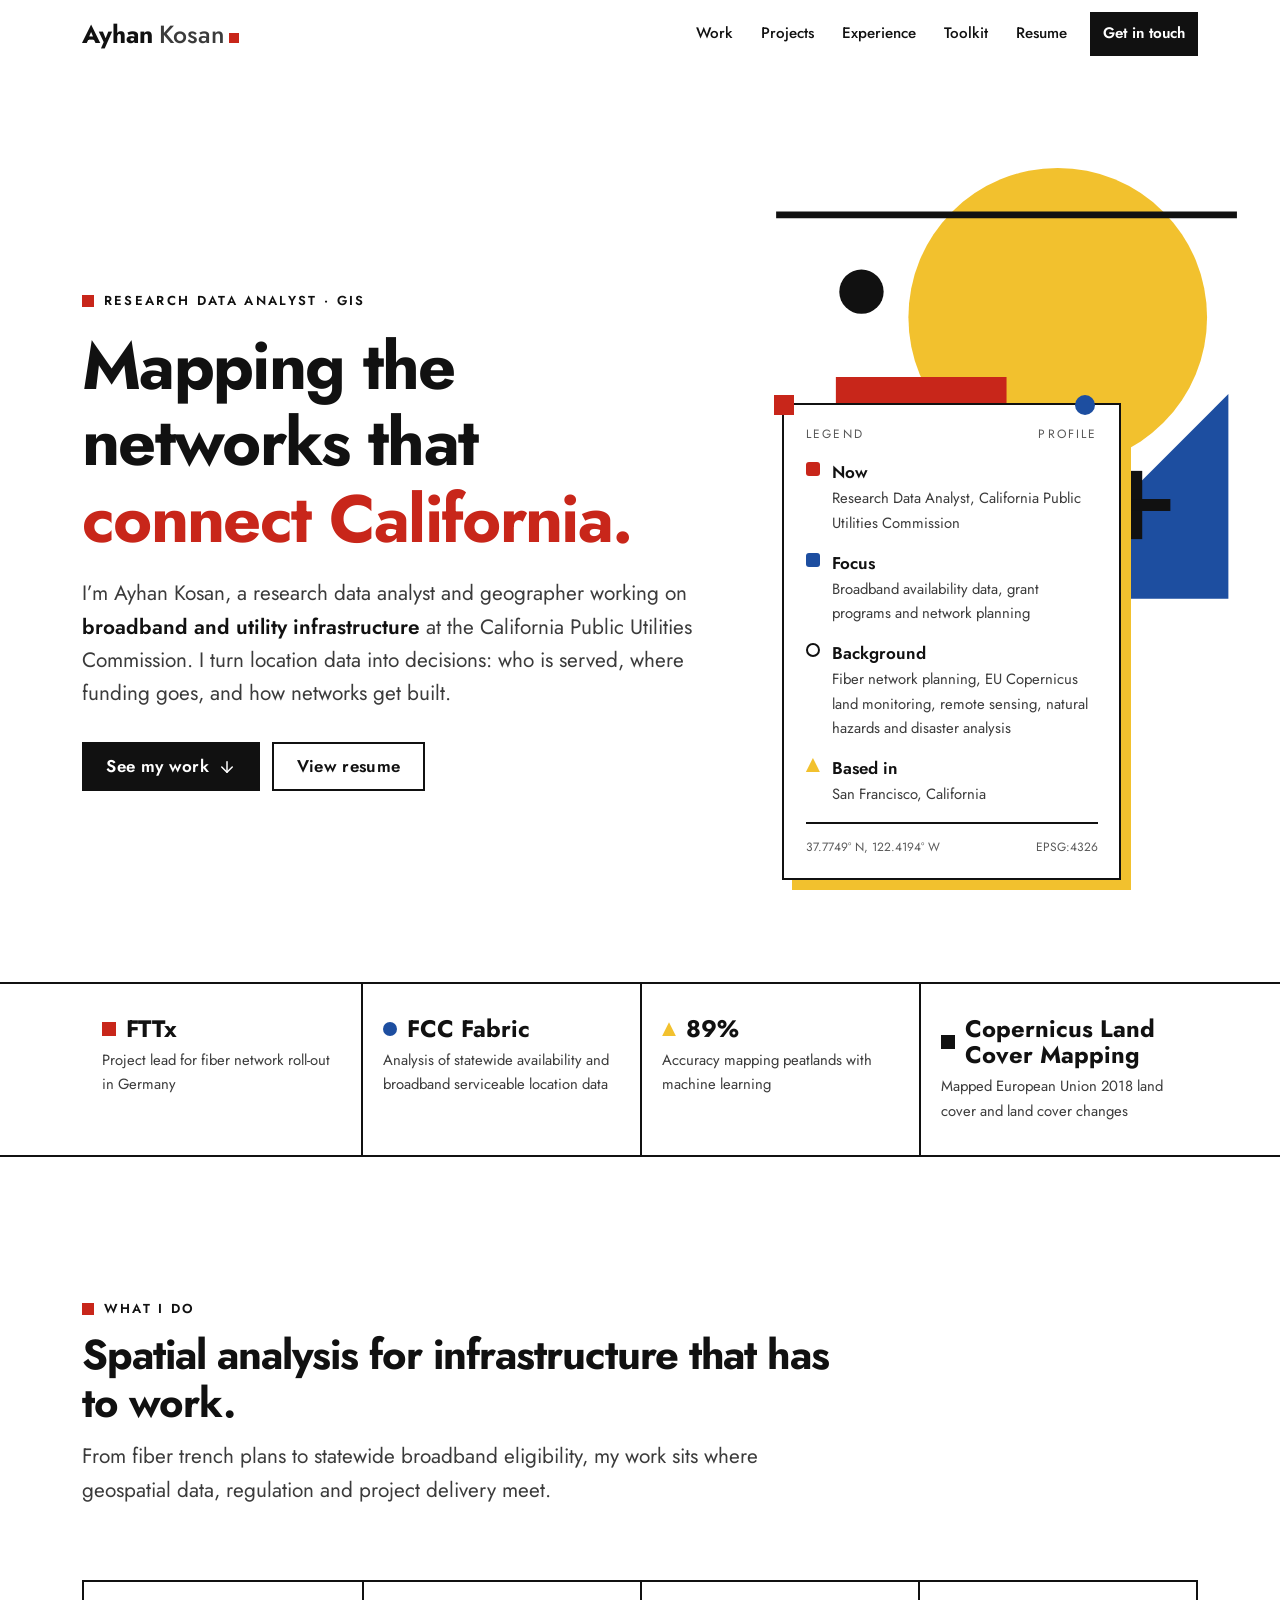
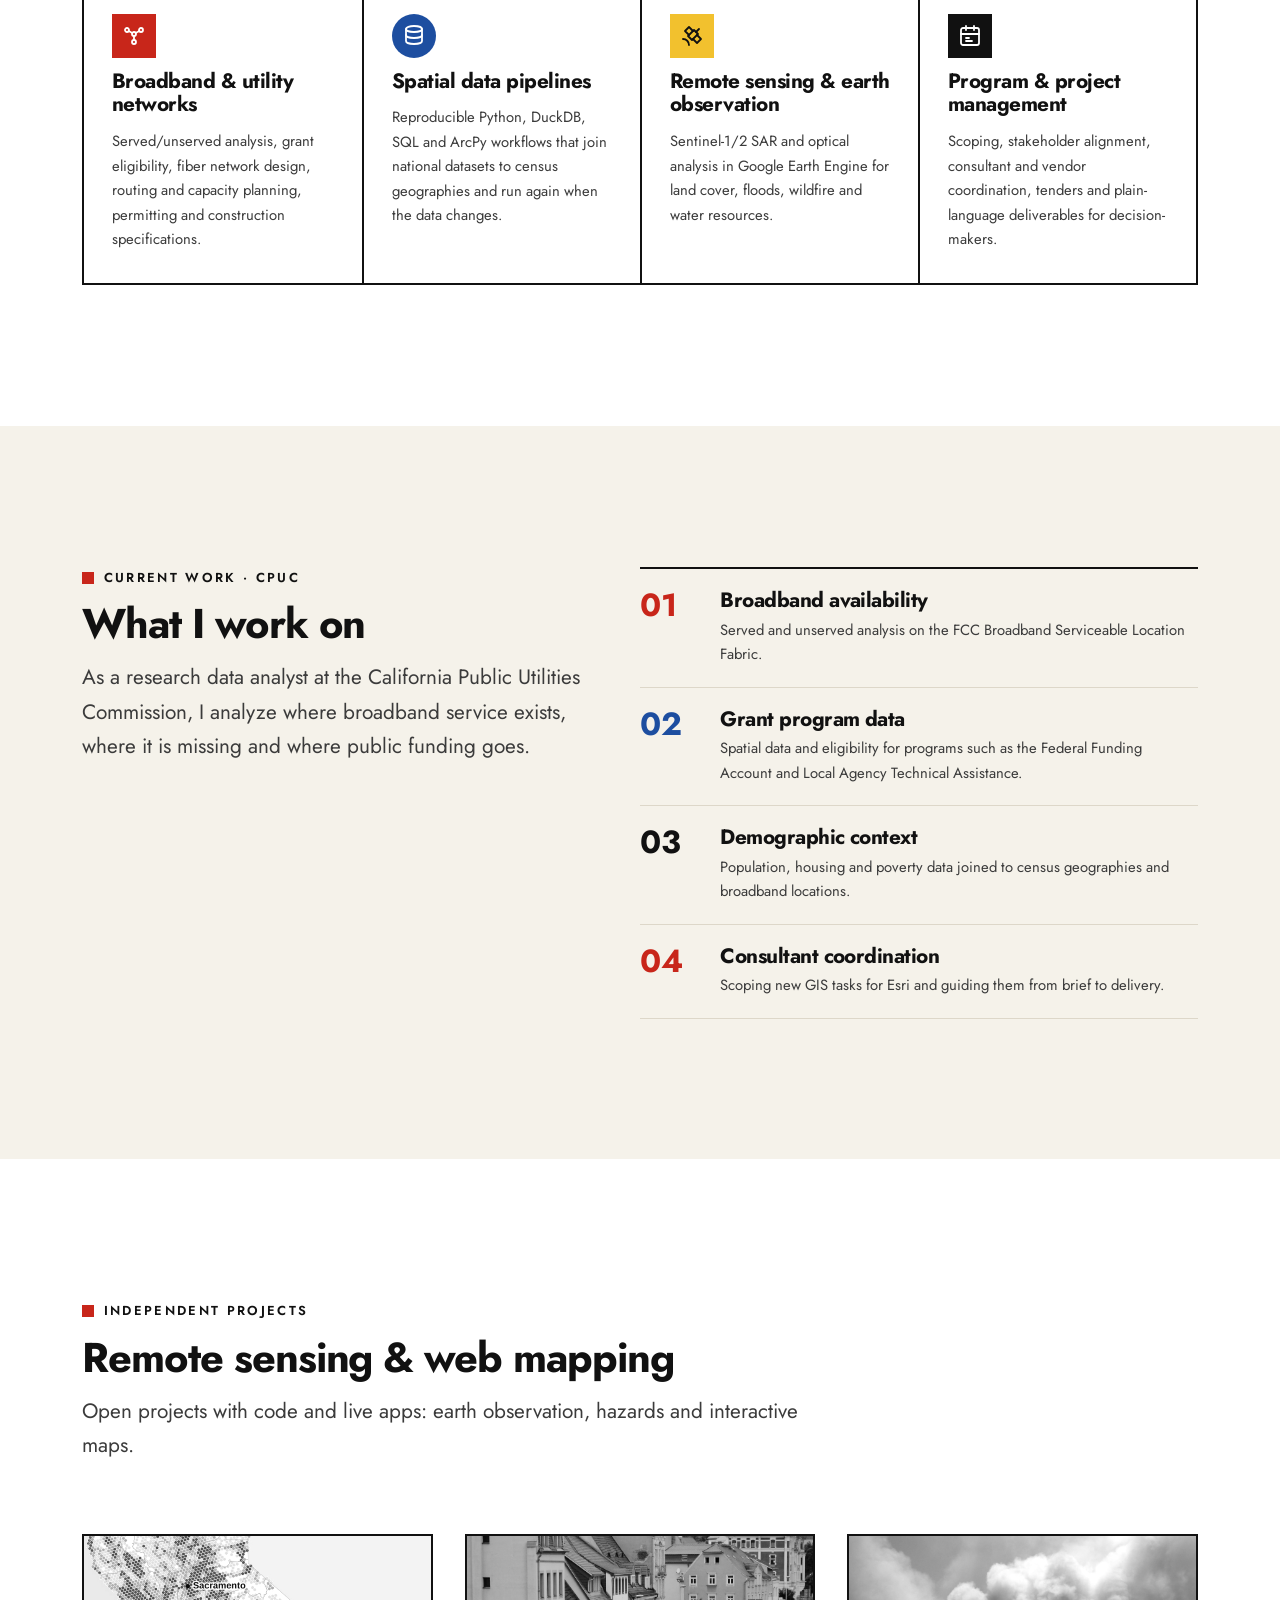
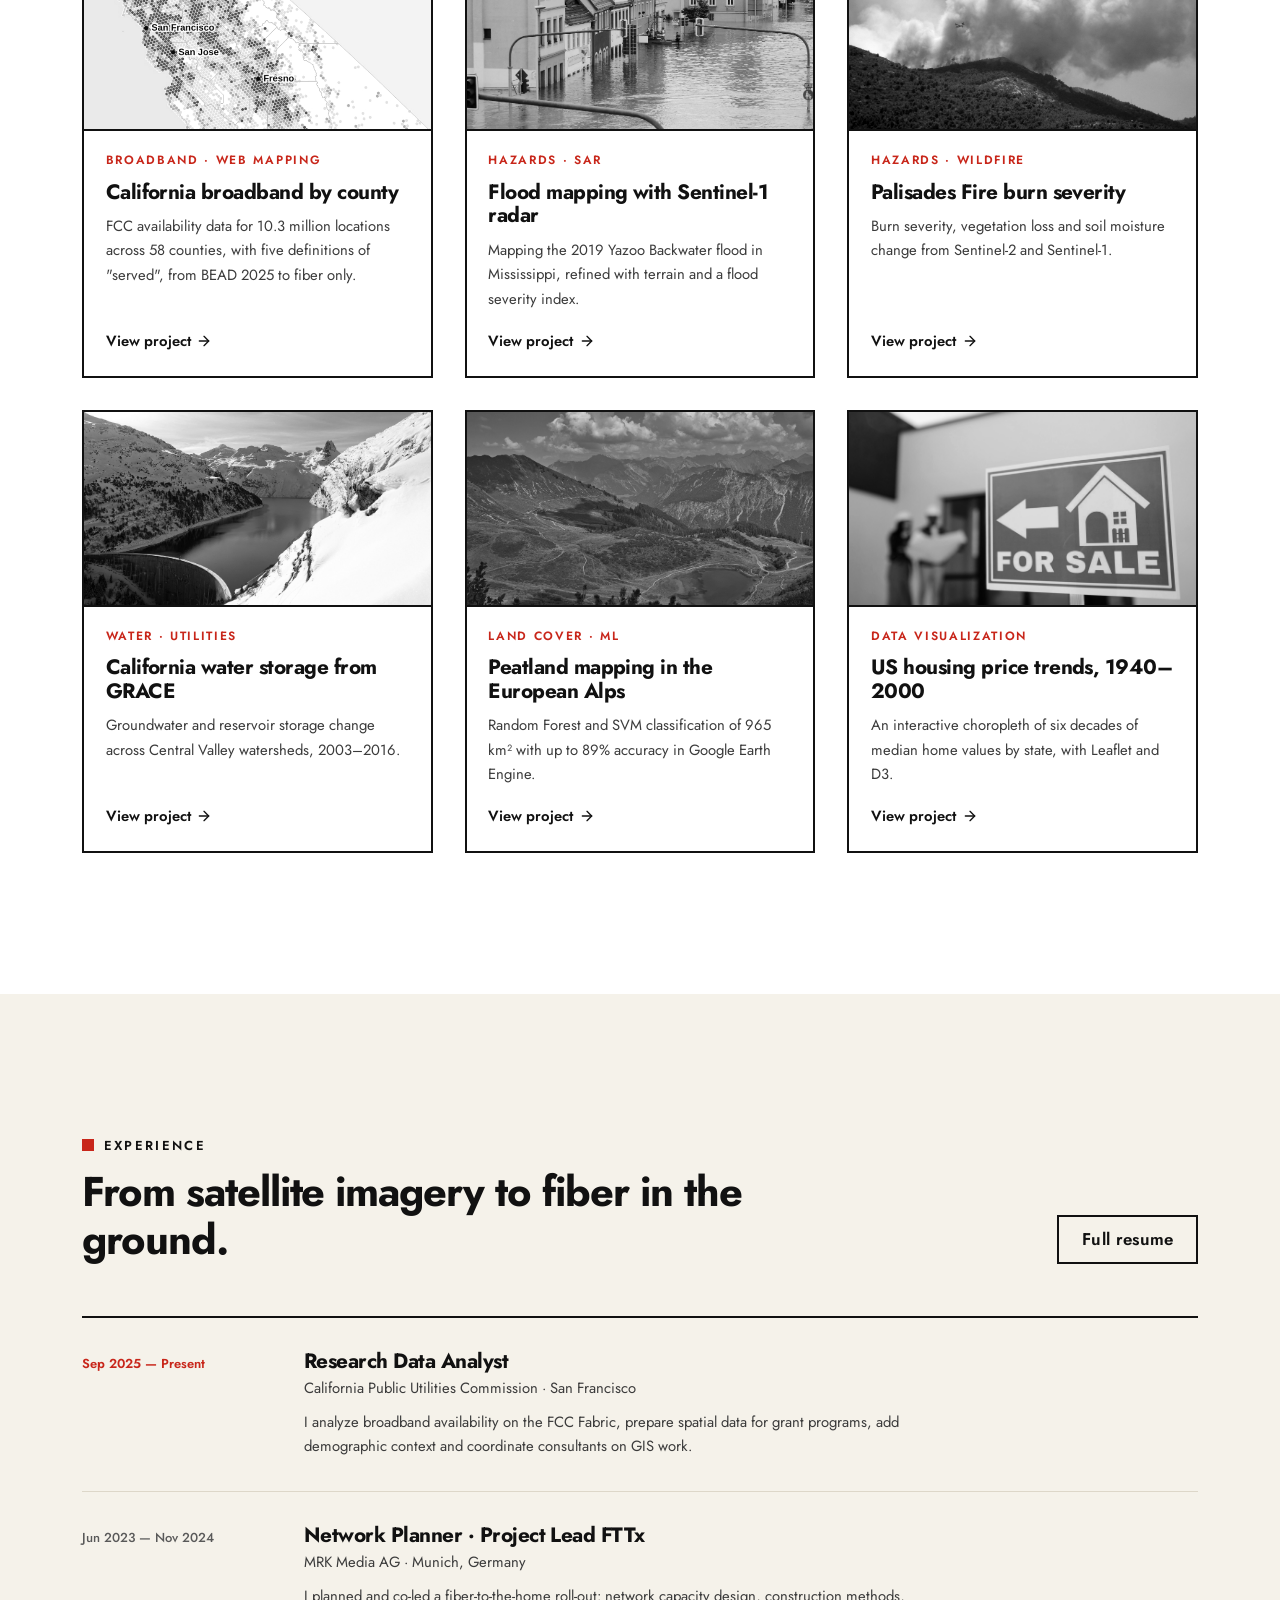
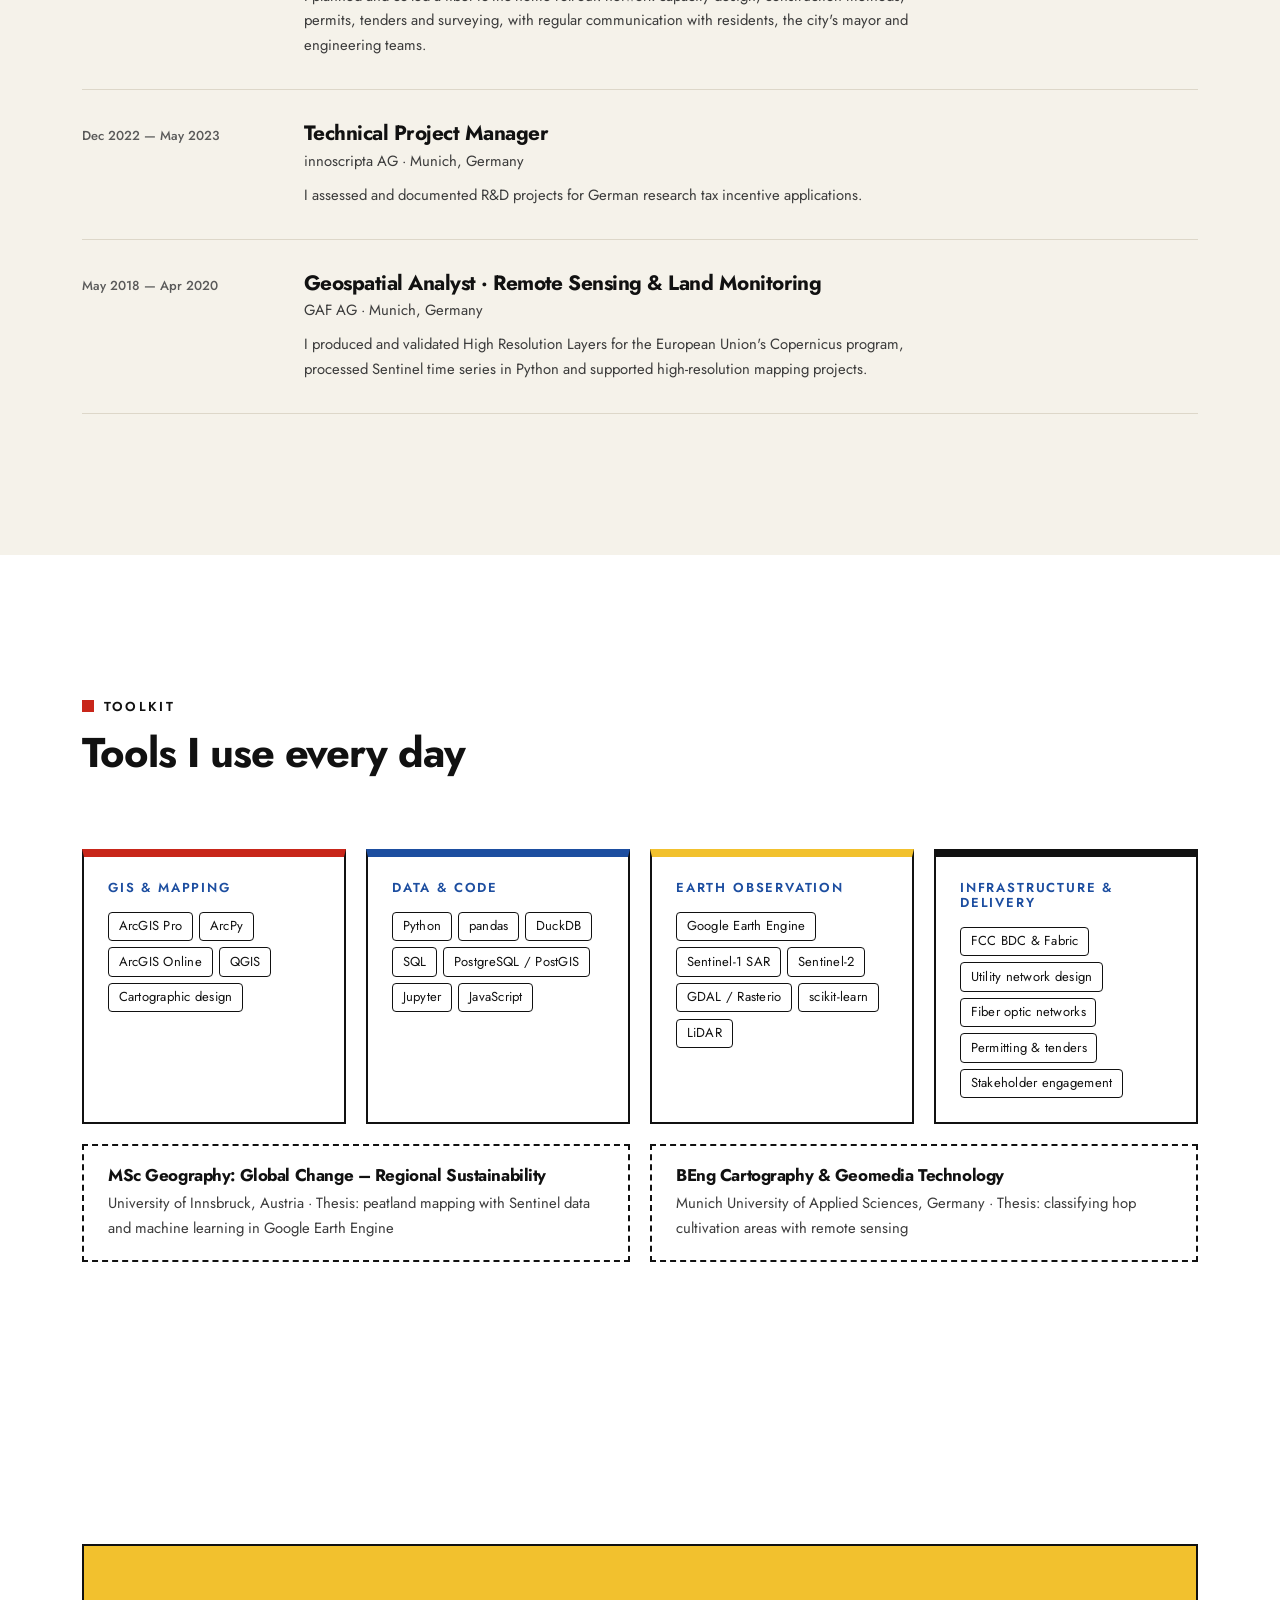
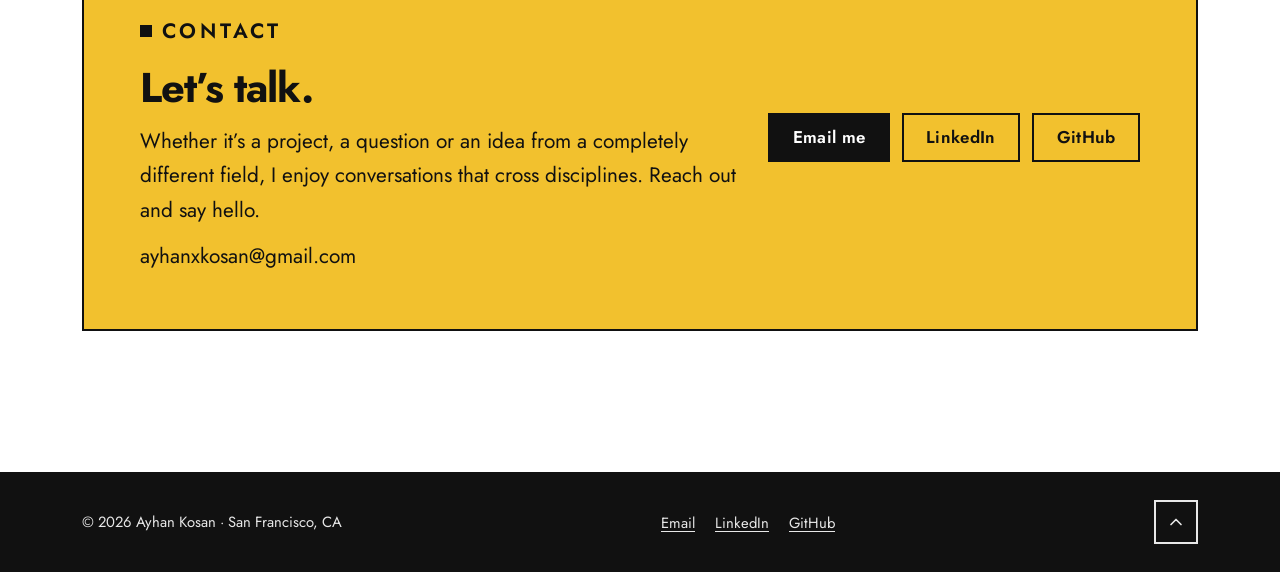
==== commit ded05887: "update" ====
--- a/index.html
+++ b/index.html
@@ -155,6 +155,15 @@
 
         <ul class="project-grid">
           <li class="project-card">
+            <div class="project-card-media"><img src="img/broadband.jpg" alt="" loading="lazy" width="640" height="360"></div>
+            <div class="project-card-body">
+              <p class="project-card-kicker">Broadband · Web mapping</p>
+              <h3 class="project-card-title"><a href="broadband.html">California broadband by county</a></h3>
+              <p class="project-card-text">FCC availability data for 10.3 million locations across 58 counties, with five definitions of "served", from BEAD 2025 to fiber only.</p>
+              <span class="project-card-cta" aria-hidden="true">View project <svg width="16" height="16" viewBox="0 0 24 24" fill="none" stroke="currentColor" stroke-width="2" stroke-linecap="round" stroke-linejoin="round"><line x1="5" y1="12" x2="19" y2="12"></line><polyline points="12 5 19 12 12 19"></polyline></svg></span>
+            </div>
+          </li>
+          <li class="project-card">
             <div class="project-card-media"><img src="img/flood.jpg" alt="" loading="lazy" width="640" height="360"></div>
             <div class="project-card-body">
               <p class="project-card-kicker">Hazards · SAR</p>
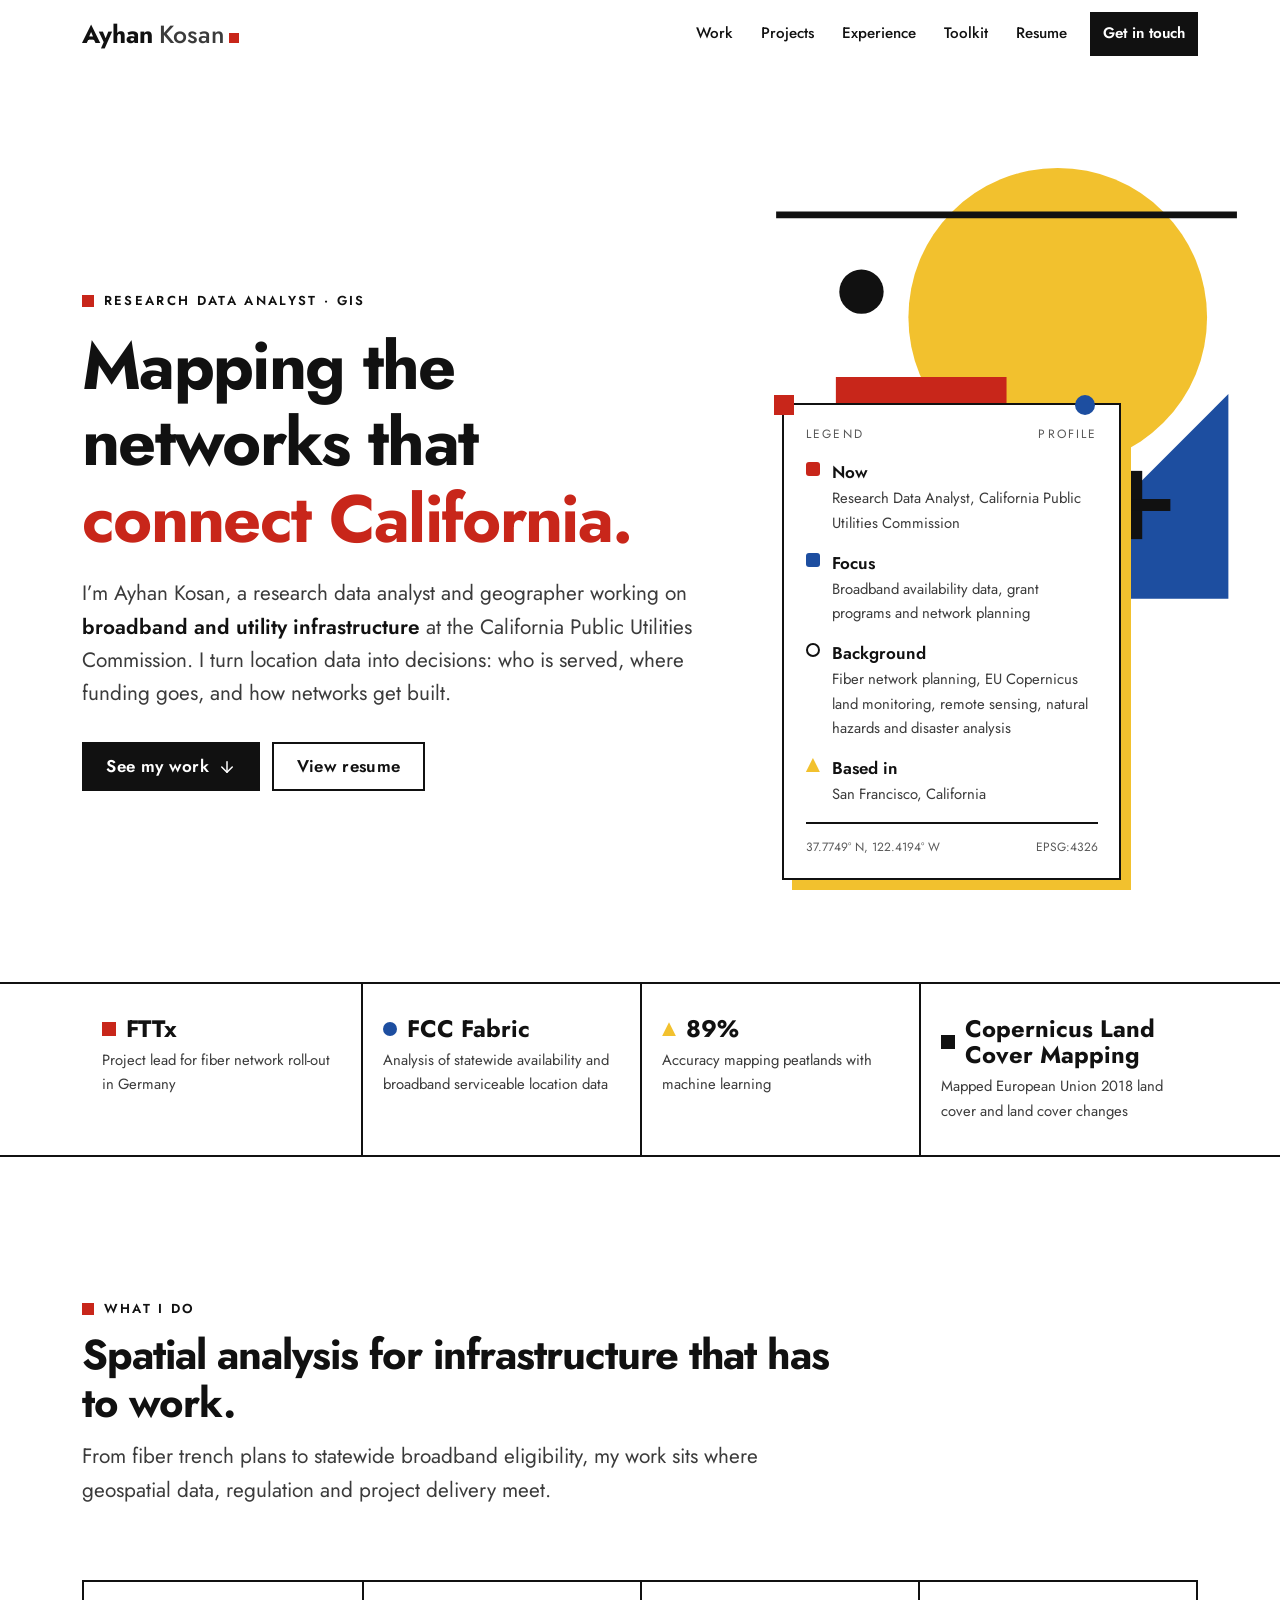
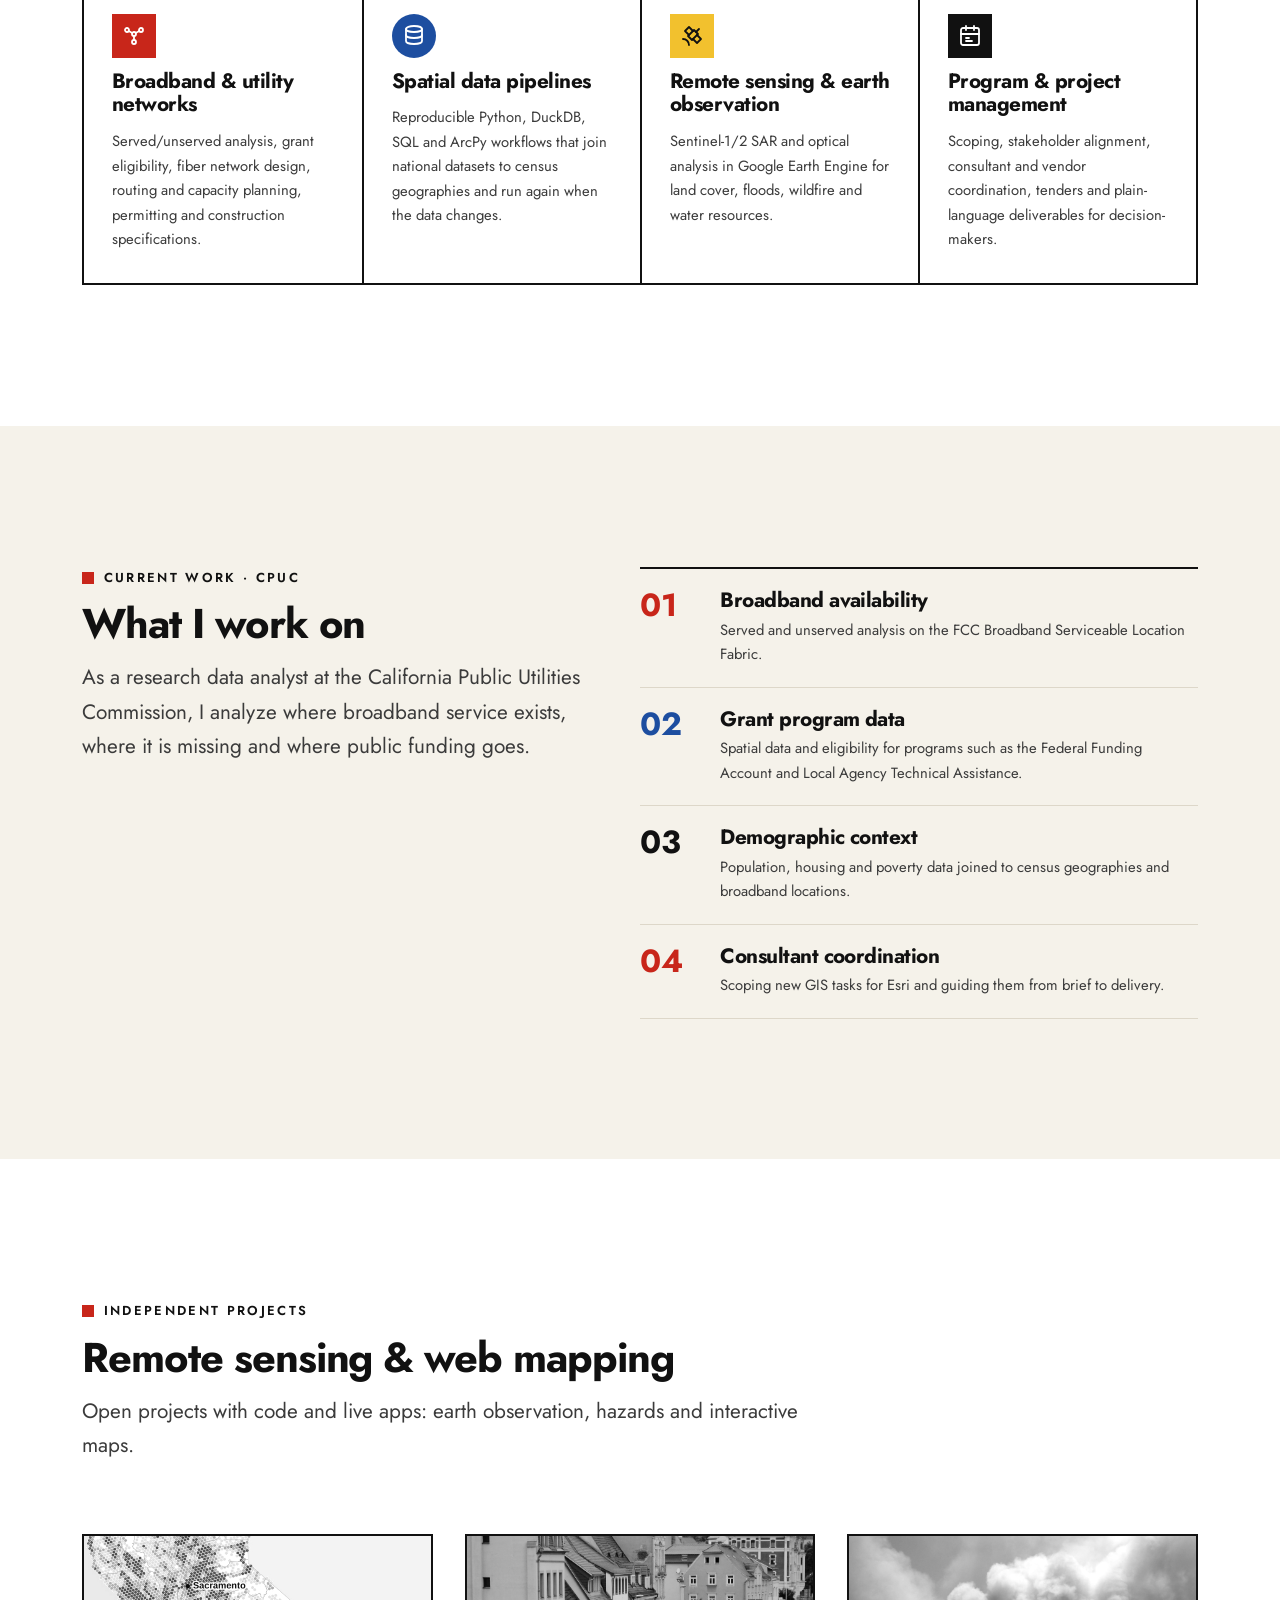
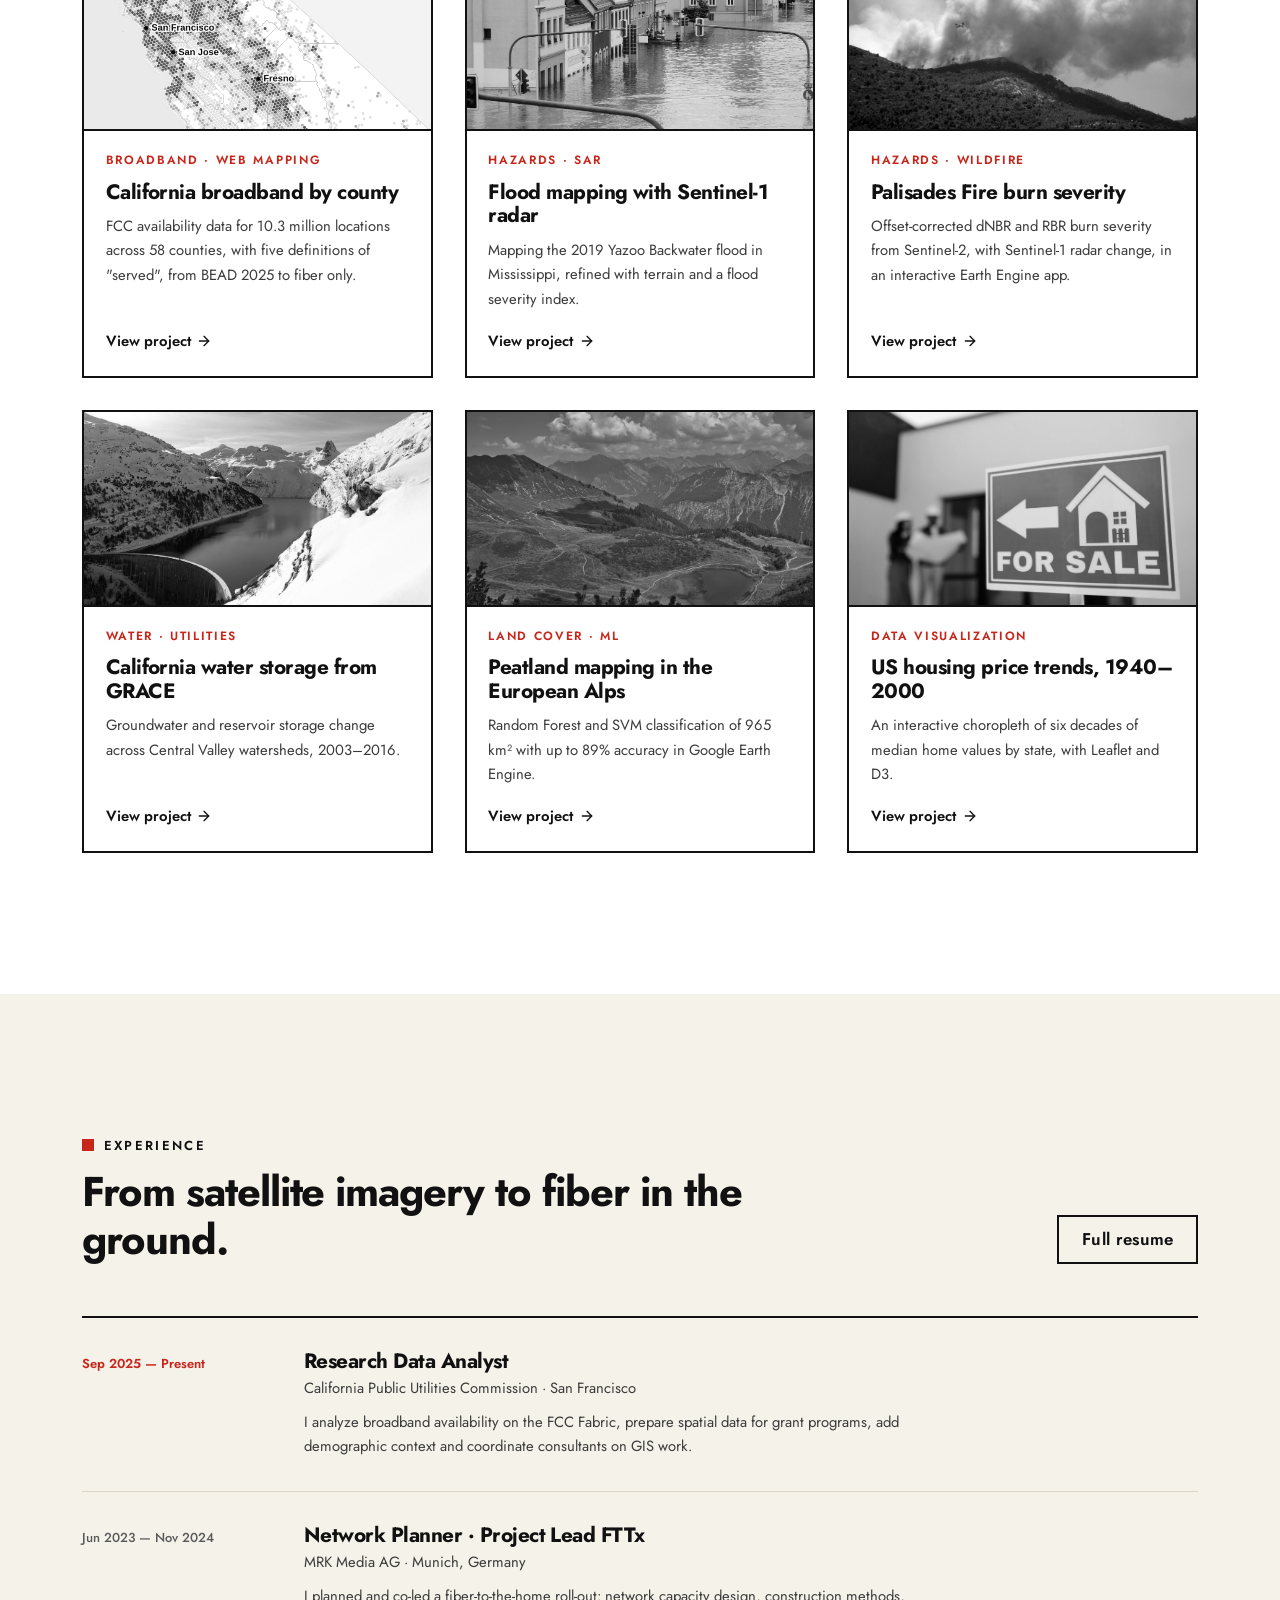
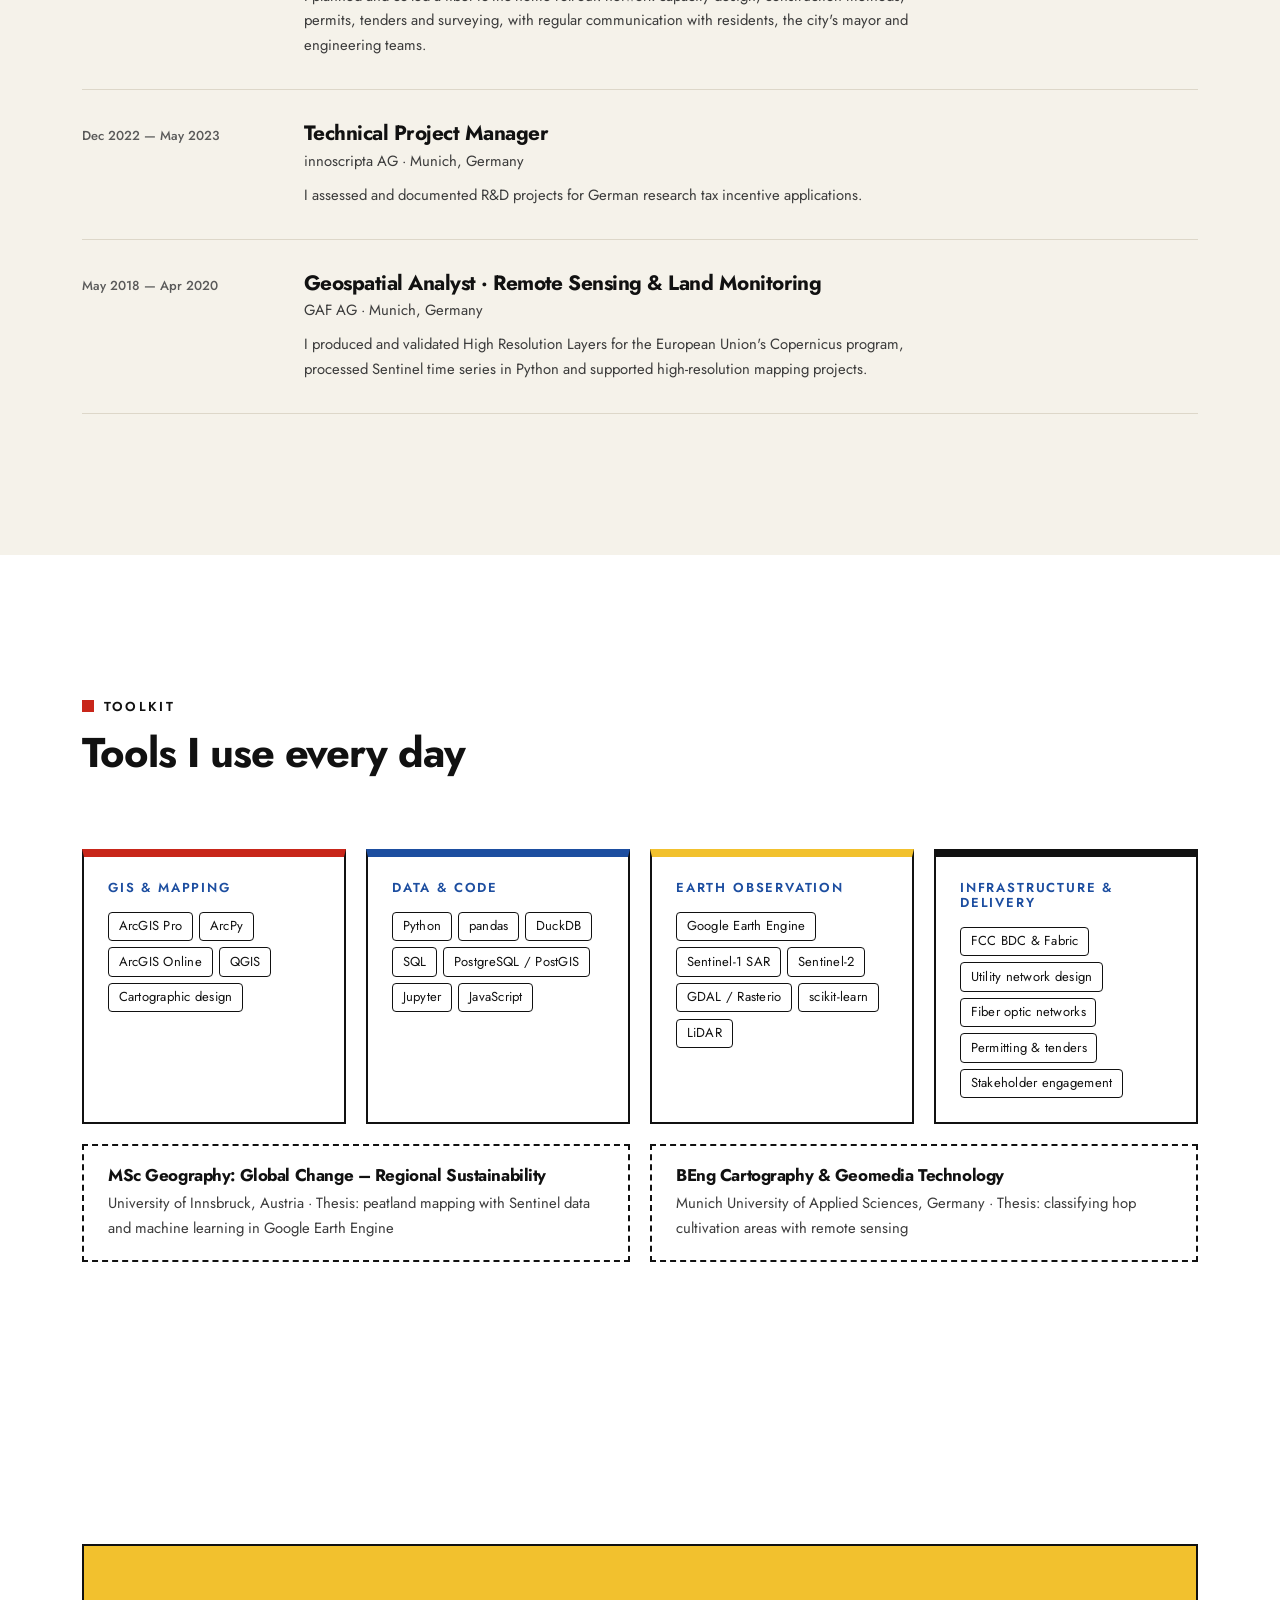
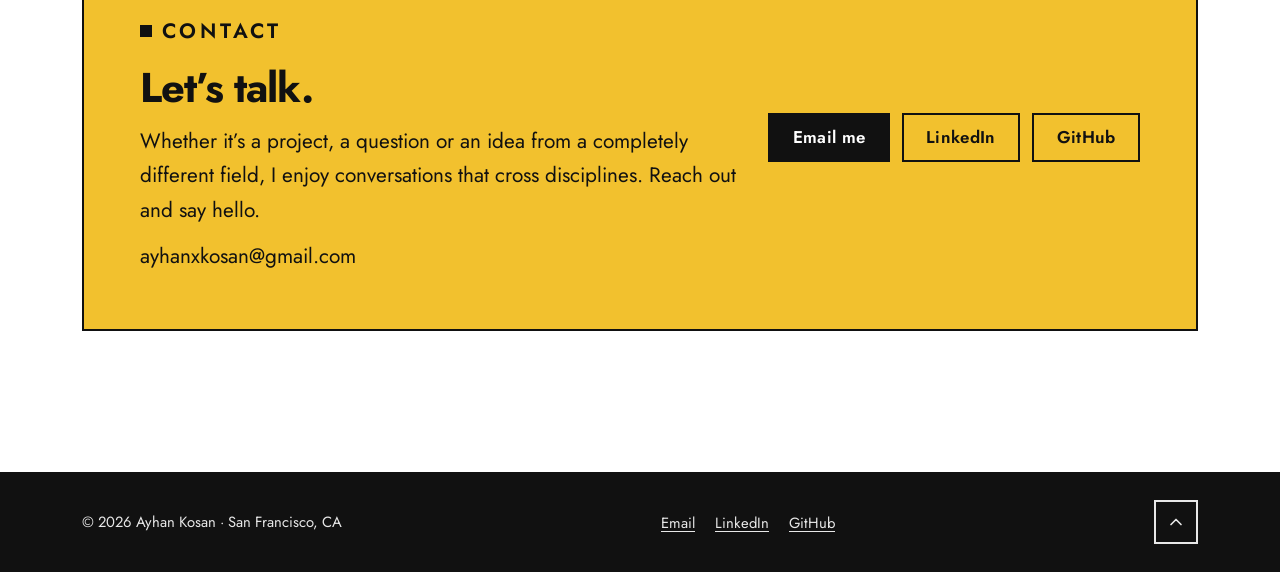
==== commit 881d75ab: "update" ====
--- a/index.html
+++ b/index.html
@@ -177,7 +177,7 @@
             <div class="project-card-body">
               <p class="project-card-kicker">Hazards · Wildfire</p>
               <h3 class="project-card-title"><a href="palisadesfires2.html">Palisades Fire burn severity</a></h3>
-              <p class="project-card-text">Burn severity, vegetation loss and soil moisture change from Sentinel-2 and Sentinel-1.</p>
+              <p class="project-card-text">Offset-corrected dNBR and RBR burn severity from Sentinel-2, with Sentinel-1 radar change, in an interactive Earth Engine app.</p>
               <span class="project-card-cta" aria-hidden="true">View project <svg width="16" height="16" viewBox="0 0 24 24" fill="none" stroke="currentColor" stroke-width="2" stroke-linecap="round" stroke-linejoin="round"><line x1="5" y1="12" x2="19" y2="12"></line><polyline points="12 5 19 12 12 19"></polyline></svg></span>
             </div>
           </li>
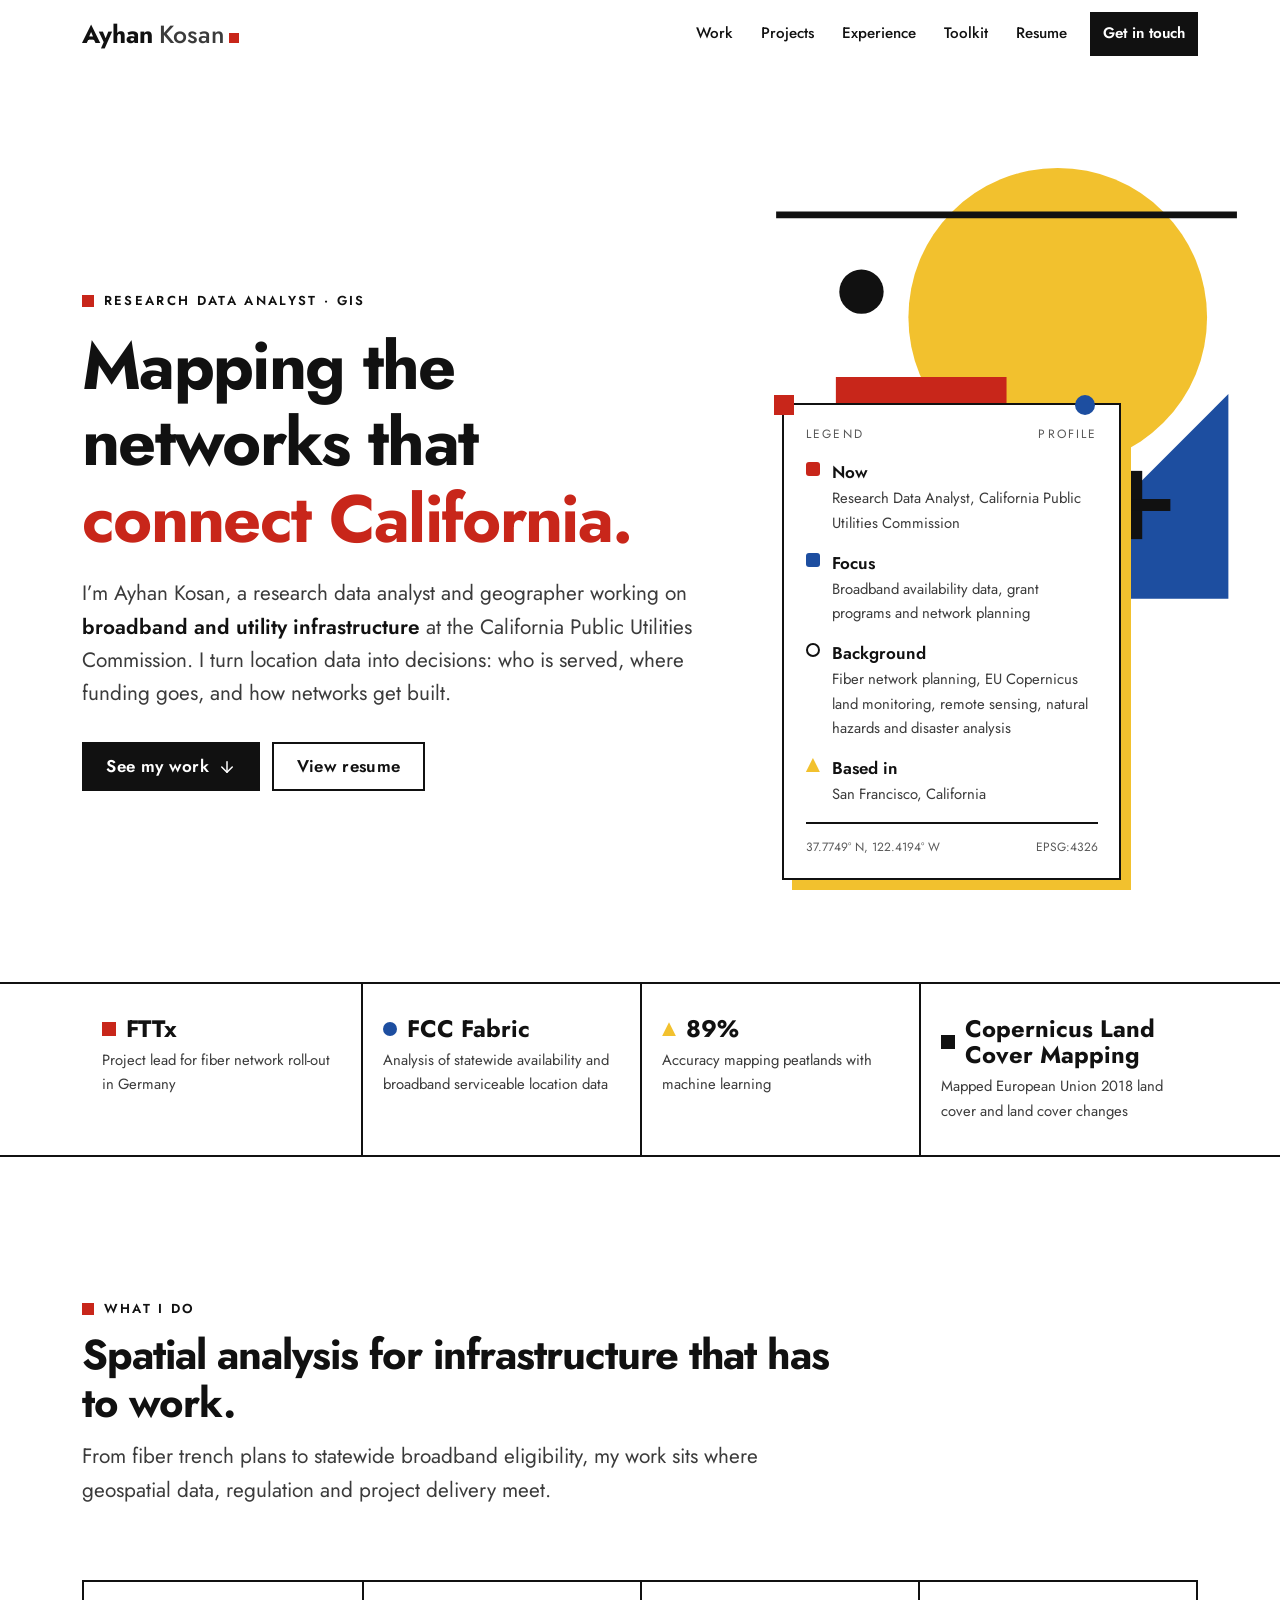
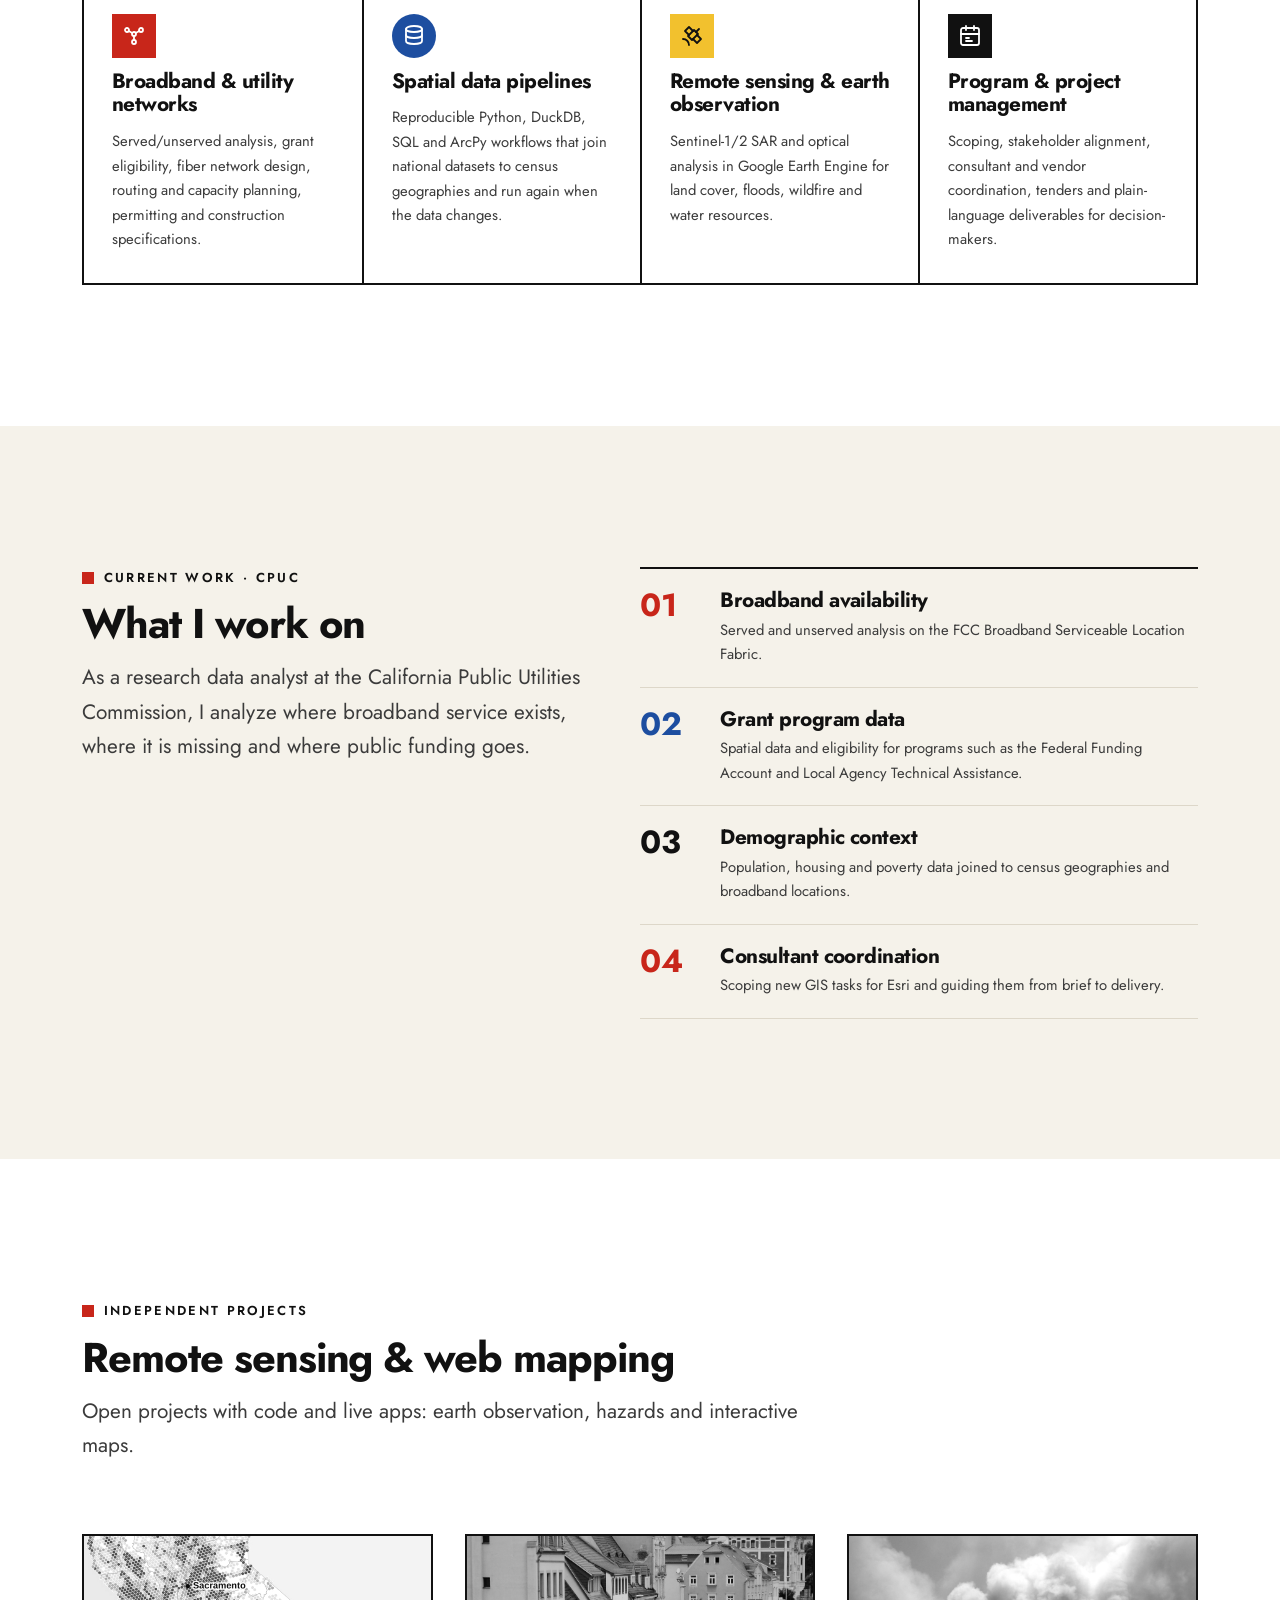
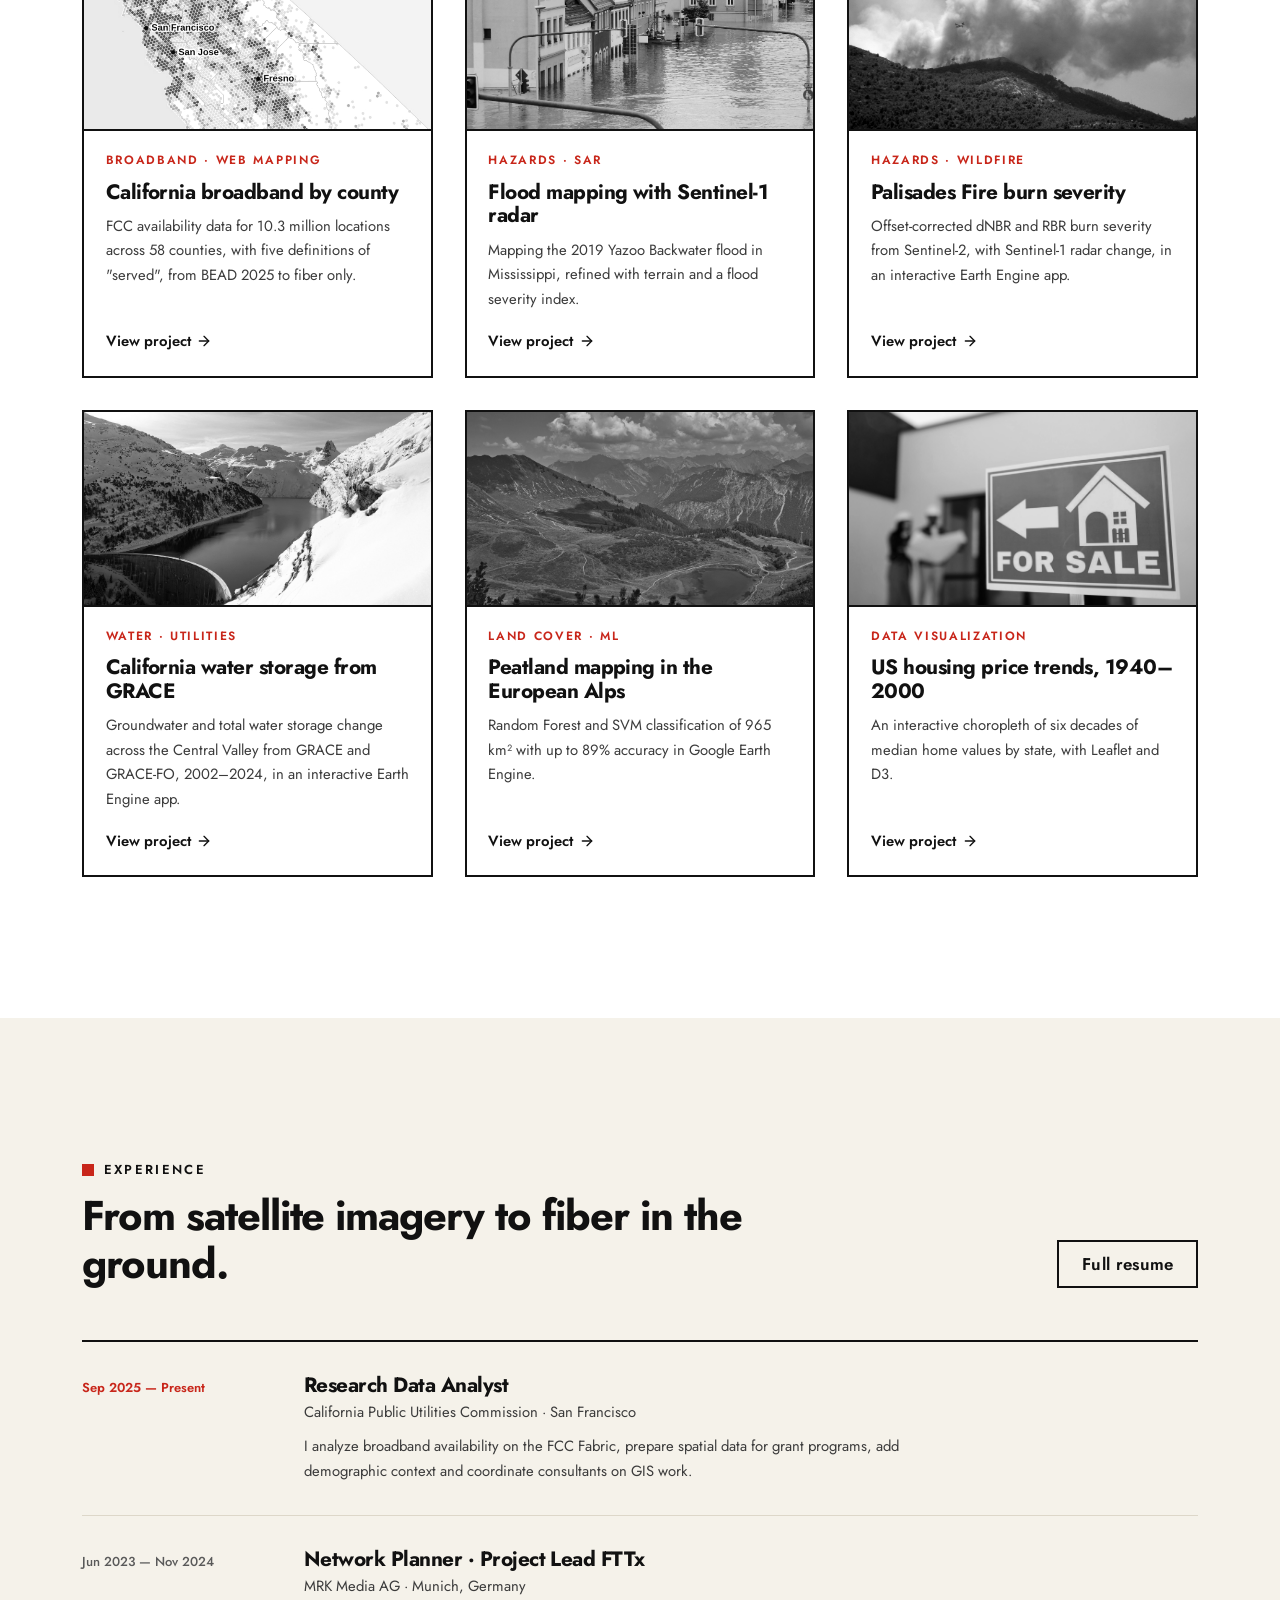
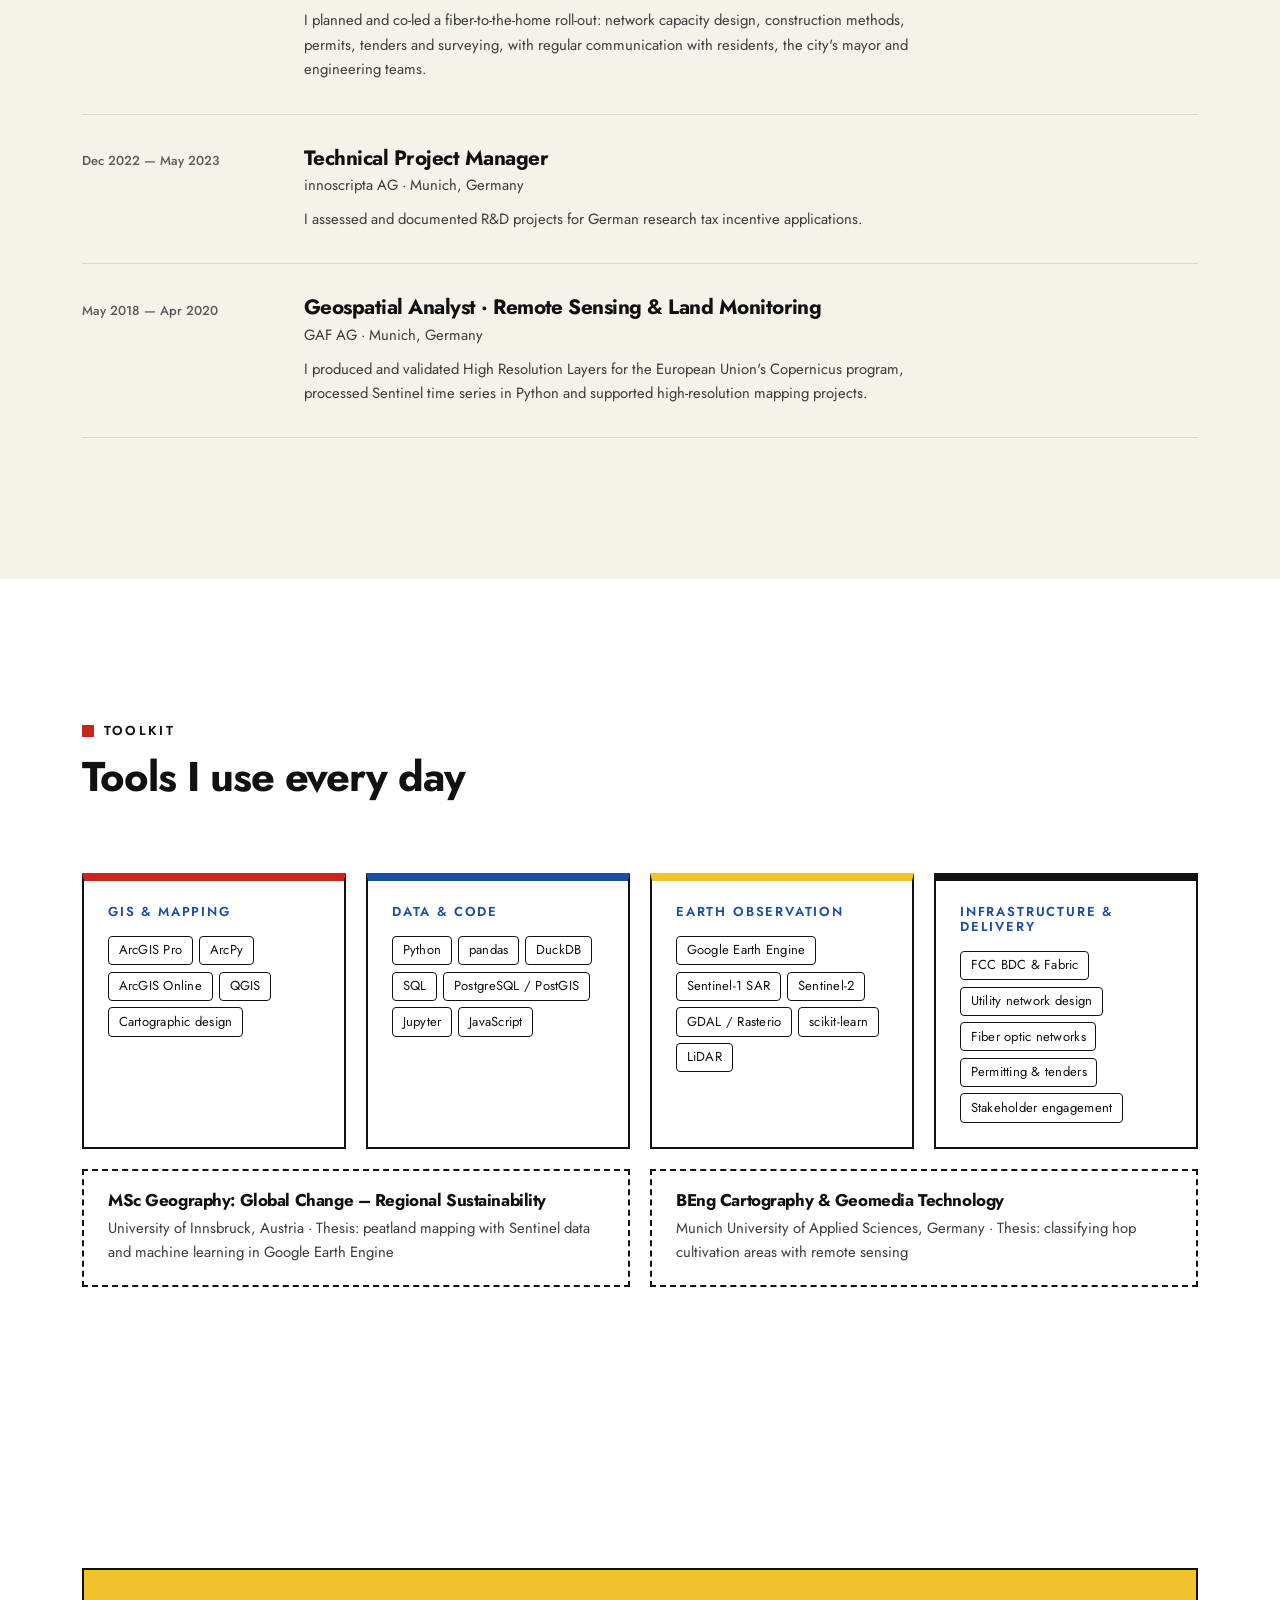
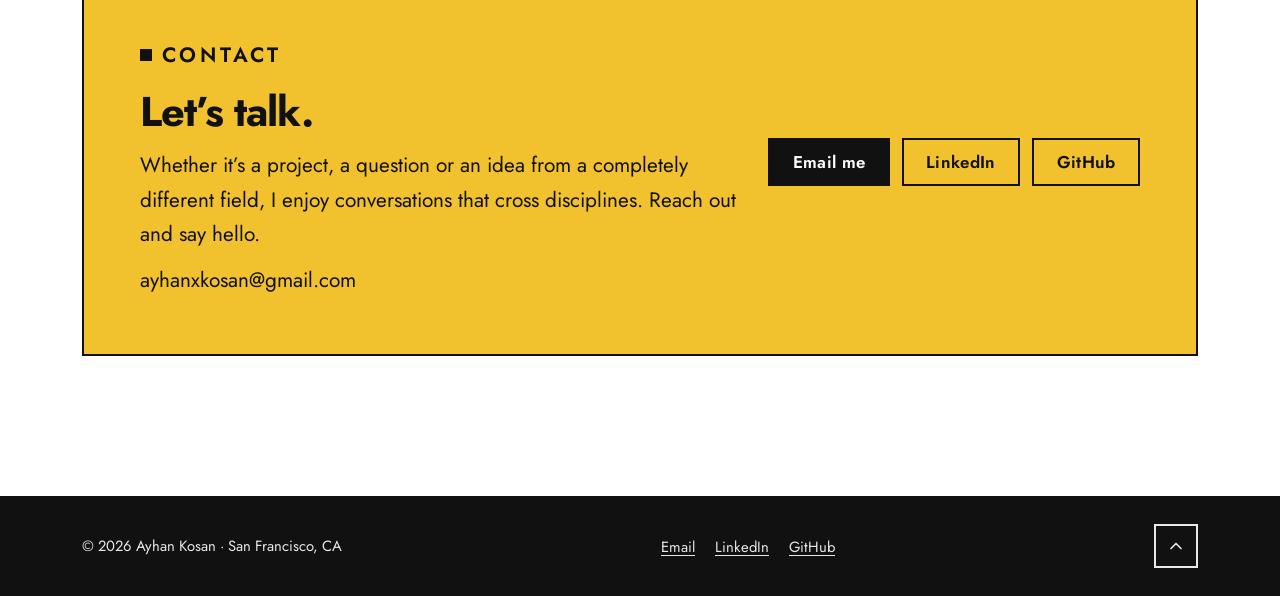
==== commit 45ae92c4: "update" ====
--- a/index.html
+++ b/index.html
@@ -186,7 +186,7 @@
             <div class="project-card-body">
               <p class="project-card-kicker">Water · Utilities</p>
               <h3 class="project-card-title"><a href="grace.html">California water storage from GRACE</a></h3>
-              <p class="project-card-text">Groundwater and reservoir storage change across Central Valley watersheds, 2003–2016.</p>
+              <p class="project-card-text">Groundwater and total water storage change across the Central Valley from GRACE and GRACE-FO, 2002–2024, in an interactive Earth Engine app.</p>
               <span class="project-card-cta" aria-hidden="true">View project <svg width="16" height="16" viewBox="0 0 24 24" fill="none" stroke="currentColor" stroke-width="2" stroke-linecap="round" stroke-linejoin="round"><line x1="5" y1="12" x2="19" y2="12"></line><polyline points="12 5 19 12 12 19"></polyline></svg></span>
             </div>
           </li>
